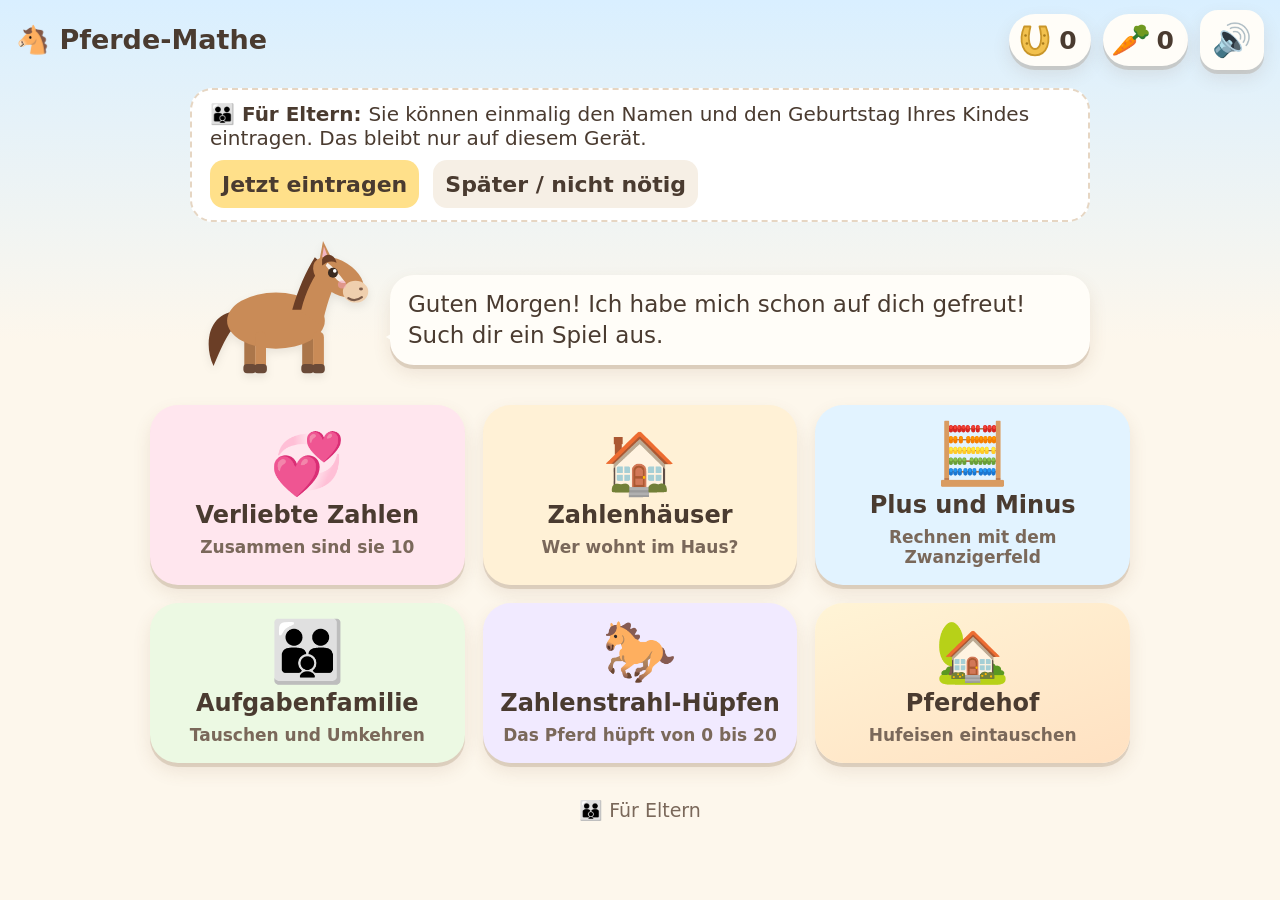
==== index.html @ f497fe2c "Pferde-Mathe: spielerische Mathe-PWA mit Pferdehof" ====
<!doctype html>
<html lang="de">
<head>
<meta charset="utf-8">
<meta name="viewport" content="width=device-width, initial-scale=1, viewport-fit=cover, user-scalable=no">
<meta http-equiv="Content-Security-Policy" content="default-src 'self'; img-src 'self' data:; style-src 'self' 'unsafe-inline'; script-src 'self'; connect-src 'self'; media-src 'self' data:">
<meta name="apple-mobile-web-app-capable" content="yes">
<meta name="mobile-web-app-capable" content="yes">
<meta name="apple-mobile-web-app-status-bar-style" content="default">
<meta name="apple-mobile-web-app-title" content="Pferde-Mathe">
<meta name="theme-color" content="#cdeac0">
<meta name="description" content="Pferde-Mathe: spielerisch rechnen bis 20">
<title>Pferde-Mathe</title>
<link rel="manifest" href="manifest.webmanifest">
<link rel="apple-touch-icon" href="icons/apple-touch-icon.png">
<link rel="icon" type="image/png" href="icons/icon-192.png">
<link rel="stylesheet" href="style.css">
</head>
<body>
<div id="app" aria-live="polite"></div>
<noscript>Bitte JavaScript aktivieren, damit Pferde-Mathe funktioniert.</noscript>
<script src="app.js"></script>
</body>
</html>
---- style.css ----
/* Pferde-Mathe – sanft, groß, freundlich */
:root{
  --bg:#fdf7ec; --meadow:#cdeac0; --meadow2:#a9d89a; --sky:#d9efff;
  --ink:#4a3b30; --soft:#7a685a; --brown:#b07a4f; --brown-d:#7d5233;
  --gold:#f2c14e; --gold-d:#c9962a; --pink:#f7b8c8; --lav:#e6dcf7; --lav-d:#b9a6e3;
  --mint:#c8f0d8; --mint-d:#5fbf86; --blue:#8ec9e8; --orange:#f6b26b;
  --card:#fffdf8; --shadow:0 4px 0 rgba(125,82,51,.18), 0 8px 18px rgba(125,82,51,.12);
  --r:22px;
  --font: ui-rounded, "SF Pro Rounded", "Avenir Next Rounded", "Arial Rounded MT Bold", "Nunito", "Avenir Next", system-ui, -apple-system, sans-serif;
}
*{box-sizing:border-box;-webkit-tap-highlight-color:transparent}
html,body{margin:0;height:100%;background:var(--bg);color:var(--ink);font-family:var(--font);font-size:20px;
  -webkit-user-select:none;user-select:none;-webkit-touch-callout:none;overscroll-behavior:none;-webkit-text-size-adjust:100%}
body{position:fixed;inset:0;overflow:hidden}
button{font-family:inherit;color:inherit;border:0;cursor:pointer;touch-action:manipulation}
#app{height:100vh;height:100dvh;display:flex;flex-direction:column;
  padding:env(safe-area-inset-top) env(safe-area-inset-right) env(safe-area-inset-bottom) env(safe-area-inset-left);
  background:linear-gradient(180deg,var(--sky) 0%,var(--bg) 38%,var(--bg) 100%)}

/* Topbar */
.topbar{display:flex;align-items:center;gap:12px;padding:10px 16px;min-height:72px}
.topbar .title{flex:1;font-size:1.35rem;font-weight:800;white-space:nowrap;overflow:hidden;text-overflow:ellipsis}
.iconbtn{min-width:60px;height:60px;border-radius:18px;background:var(--card);box-shadow:var(--shadow);font-size:1.6rem;
  display:flex;align-items:center;justify-content:center;padding:0 12px}
.iconbtn:active{transform:translateY(2px)}
.counter{display:flex;align-items:center;gap:6px;background:var(--card);border-radius:30px;padding:6px 14px 6px 8px;
  box-shadow:var(--shadow);font-weight:800;font-size:1.25rem;height:52px}
.counter svg{width:36px;height:36px}
.counter .emo{font-size:1.6rem}

main#screen{flex:1;min-height:0;overflow-y:auto;-webkit-overflow-scrolling:touch;position:relative}
.screen{min-height:100%;padding:8px 18px 24px;animation:fadeIn .35s ease}
@keyframes fadeIn{from{opacity:0;transform:translateY(8px)}to{opacity:1;transform:none}}

/* Luna + Sprechblase */
.luna-wrap{display:flex;align-items:flex-end;gap:10px}
.luna{width:150px;flex:none;filter:drop-shadow(0 4px 4px rgba(0,0,0,.08))}
.luna.small{width:104px}
.bubble{position:relative;background:var(--card);border-radius:24px;padding:14px 18px;box-shadow:var(--shadow);
  font-size:1.15rem;line-height:1.35;flex:1;min-height:60px;margin-bottom:26px}
.bubble::before{content:"";position:absolute;left:-14px;bottom:18px;border:10px solid transparent;border-right:16px solid var(--card)}
.bubble.pop{animation:bubblePop .4s ease}
@keyframes bubblePop{0%{transform:scale(.96)}60%{transform:scale(1.02)}100%{transform:scale(1)}}
.bubble.think{background:#f4efff}.bubble.think::before{border-right-color:#f4efff}

svg.horse{width:100%;height:auto;overflow:visible}
svg.horse .eye{transform-box:fill-box;transform-origin:center;animation:blink 5s infinite}
@keyframes blink{0%,94%,100%{transform:scaleY(1)}96%{transform:scaleY(.1)}}
svg.horse .tail{transform-box:fill-box;transform-origin:90% 10%;animation:tail 3.2s ease-in-out infinite}
@keyframes tail{0%,100%{transform:rotate(0)}50%{transform:rotate(7deg)}}
.happy svg.horse,.luna.happy{animation:nod .9s ease}
@keyframes nod{0%,100%{transform:translateY(0) rotate(0)}30%{transform:translateY(-10px) rotate(-3deg)}60%{transform:translateY(0) rotate(2deg)}}

/* Home */
.home .hero{max-width:900px;margin:4px auto 14px}
.home .luna{width:190px}
.tiles{display:grid;grid-template-columns:repeat(3,1fr);gap:18px;max-width:980px;margin:0 auto}
.tile{background:var(--card);border-radius:28px;box-shadow:var(--shadow);padding:18px 12px;min-height:150px;display:flex;flex-direction:column;
  align-items:center;justify-content:center;gap:8px;font-size:1.2rem;font-weight:800;text-align:center;transition:transform .15s}
.tile:active{transform:scale(.97)}
.tile .ti{font-size:3rem;line-height:1}
.tile small{font-weight:600;color:var(--soft);font-size:.85rem}
.tile.c1{background:#ffe6ee}.tile.c2{background:#fff1d6}.tile.c3{background:#e2f3ff}.tile.c4{background:#ecf9e3}.tile.c5{background:#f1eaff}
.tile.stall{background:linear-gradient(160deg,#fff4d6,#ffe1c2)}
.parent-link{display:block;margin:22px auto 0;background:transparent;color:var(--soft);font-size:.95rem;padding:14px 20px;border-radius:16px}
.bday{max-width:900px;margin:0 auto 10px;background:linear-gradient(90deg,#ffe0ec,#fff3c9,#e0f4ff);border-radius:22px;padding:12px 18px;
  text-align:center;font-weight:800;font-size:1.15rem;box-shadow:var(--shadow)}

/* Game layout */
.game{display:flex;flex-direction:column;gap:12px;max-width:1100px;margin:0 auto}
.game-top{display:flex;align-items:flex-end;gap:12px}
.game-top .luna-wrap{flex:1}
.progress{display:flex;gap:6px;flex:none;margin-bottom:30px}
.progress svg{width:36px;height:36px;transition:transform .3s}
.progress .on svg{transform:scale(1.15)}
.stage{display:flex;gap:18px;align-items:flex-start}
.stage > .left{flex:1.2;min-width:0;display:flex;flex-direction:column;gap:14px;align-items:center}
.stage > .right{flex:1;min-width:0;display:flex;flex-direction:column;gap:12px;align-items:stretch}
@media (orientation:portrait){
  .stage{flex-direction:column;align-items:stretch}
  .tiles{grid-template-columns:repeat(2,1fr)}
  .home .luna{width:160px}
}

/* Zahlen-Knöpfe */
.pad{display:grid;gap:10px;width:100%}
.pad.pad10{grid-template-columns:repeat(6,1fr)}
.pad.pad20{grid-template-columns:repeat(7,1fr)}
.num{min-height:70px;border-radius:20px;background:var(--card);box-shadow:var(--shadow);font-size:1.75rem;font-weight:800;transition:background .2s, transform .15s}
.num:active{transform:translateY(2px) scale(.98)}
.num.soft-no{background:var(--lav);animation:softShake .6s ease}
.num.yes{background:var(--mint)}
.num.glow{animation:glow 1.2s ease-in-out infinite;background:#fff6cc}
@keyframes softShake{0%,100%{transform:translateX(0)}25%{transform:translateX(-4px)}75%{transform:translateX(4px)}}
@keyframes glow{0%,100%{box-shadow:0 0 0 0 rgba(242,193,78,.7),var(--shadow)}50%{box-shadow:0 0 0 10px rgba(242,193,78,.25),var(--shadow)}}

.eq{font-size:3rem;font-weight:800;letter-spacing:.02em;background:var(--card);border-radius:26px;box-shadow:var(--shadow);padding:10px 28px;white-space:nowrap}
.ans{display:inline-block;min-width:1.6em;text-align:center;border-bottom:5px dotted var(--brown);color:var(--brown-d)}
.ans.filled{border-bottom-color:transparent;color:var(--mint-d);animation:bubblePop .4s}
.softbtn{min-height:60px;border-radius:20px;background:#fff3c4;box-shadow:var(--shadow);font-size:1.1rem;font-weight:800;padding:8px 20px}
.softbtn:disabled{opacity:.5}
.note{color:var(--soft);font-size:.95rem;text-align:center}

/* Zwanzigerfeld */
.zf{display:grid;grid-template-columns:repeat(5,1fr) 14px repeat(5,1fr);gap:6px;background:#fff;border:4px solid #e9d8c4;border-radius:18px;padding:10px;width:100%;max-width:560px}
.zf .gap{grid-row:span 2}
.zf.ten .gap{grid-row:span 1}
.cell{aspect-ratio:1;border-radius:50%;border:3px dashed #e3d3c0;background:#fffaf2;display:flex;align-items:center;justify-content:center;min-width:0;padding:0;transition:background .25s, transform .25s}
.cell.a{background:var(--orange);border:3px solid #e39a4c}
.cell.b{background:var(--blue);border:3px solid #5fa9d1;animation:bubblePop .3s}
.cell.gone{background:transparent;border:3px dashed #d8c7b4;opacity:.55;transform:scale(.85)}
.zf.pulse{animation:glow 1.2s ease-in-out 3}
.zf-caption{font-size:1.5rem;font-weight:800;color:var(--brown-d);min-height:1.6em}
.strategy{background:#fffbea;border-radius:18px;padding:10px 18px;font-size:1.45rem;font-weight:800;text-align:center;line-height:1.5;box-shadow:var(--shadow)}
.strategy:empty{display:none}
.strategy .s2{color:#3f8fb8}.strategy .s1{color:#d07d2b}

/* Paare / Memory */
.cards{display:grid;grid-template-columns:repeat(5,1fr);gap:14px;width:100%;max-width:980px;margin:0 auto;perspective:900px}
.mcard{position:relative;aspect-ratio:3/3.4;border-radius:22px;background:transparent;padding:0;transition:transform .3s}
.mcard .face{position:absolute;inset:0;border-radius:22px;box-shadow:var(--shadow);display:flex;flex-direction:column;align-items:center;justify-content:center;gap:6px;transition:background .3s, transform .3s}
.mcard .front{background:var(--card);font-size:3.2rem;font-weight:800}
.mcard .back{background:linear-gradient(145deg,#ffd9a8,#f7b8c8);display:none}
.mcard .back svg{width:48%}
.mcard.down .front{display:none}
.mcard.down .back{display:flex}
.mcard.flip{animation:flip .35s ease}
@keyframes flip{0%{transform:scaleX(1)}50%{transform:scaleX(.05)}100%{transform:scaleX(1)}}
.mcard.sel .front{background:#fff3c4;transform:translateY(-6px)}
.mcard.matched .front{background:#ffe3ec}
.mcard.matched{opacity:.8}
.mcard.matched .heart{display:block}
.mcard .heart{display:none;position:absolute;top:6px;right:10px;font-size:1.6rem}
.mcard.glow .front{animation:glow 1.2s ease-in-out infinite}
.mini10{display:grid;grid-template-columns:repeat(5,1fr);gap:3px;width:62%}
.mini10 i{aspect-ratio:1;border-radius:50%;border:2px solid #e3d3c0;display:block}
.mini10 i.f{background:var(--orange);border-color:#e39a4c}

/* Zahlenhaus */
.house{width:100%;max-width:400px;display:flex;flex-direction:column;align-items:center}
.roof{width:100%;height:120px;background:linear-gradient(160deg,#e58f73,#c96a52);clip-path:polygon(50% 0,100% 100%,0 100%);display:flex;align-items:flex-end;justify-content:center;padding-bottom:12px}
.roof .hc{width:92px;height:70px;font-size:2.3rem}
.floors{width:88%;background:#fff6e6;border:5px solid #e6cfa9;border-top:0;border-radius:0 0 16px 16px;padding:10px;display:flex;flex-direction:column;gap:8px}
.floor{display:grid;grid-template-columns:1fr 1fr;gap:8px}
.hc{height:70px;border-radius:16px;background:#fff;border:3px solid #ead7bb;display:flex;align-items:center;justify-content:center;font-size:2.1rem;font-weight:800;padding:0}
.hc.blank{background:#fffdf3;border:3px dashed var(--brown);color:var(--brown-d)}
.hc.blank.cur{border-style:solid;border-color:var(--gold-d);background:#fff3c4;animation:glow 1.6s ease-in-out infinite}
.hc.filled{background:var(--mint);border-color:var(--mint-d);animation:bubblePop .35s}
.dots{display:flex;flex-wrap:wrap;gap:6px;justify-content:center;max-width:460px;min-height:10px}
.dots i{width:30px;height:30px;border-radius:50%;border:3px dashed #d7c2a8;display:flex;align-items:center;justify-content:center;font-style:normal;font-size:.8rem;font-weight:800;color:var(--brown-d)}
.dots i.f{background:var(--orange);border:3px solid #e39a4c}
.dots i.g{background:var(--blue);border:3px solid #5fa9d1}
.dots.strong i:not(.f):not(.g){background:#fff3c4;border-color:var(--gold-d);border-style:solid}

/* Familie */
.family{display:flex;align-items:flex-end;justify-content:center;gap:8px;background:#f3fbef;border-radius:26px;padding:10px 18px;box-shadow:var(--shadow)}
.fm{display:flex;flex-direction:column;align-items:center}
.fm .badge{background:var(--card);border-radius:16px;padding:2px 16px;font-size:1.9rem;font-weight:800;box-shadow:var(--shadow);margin-top:-6px}
.fm.big .horsebox{width:150px}.fm.kid .horsebox{width:96px}
.family.pulse .badge{animation:glow 1.2s ease-in-out 3}
.rows{display:flex;flex-direction:column;gap:10px;width:100%;max-width:480px}
.row{display:flex;align-items:center;justify-content:center;gap:10px;font-size:2.1rem;font-weight:800;background:var(--card);border-radius:20px;padding:6px 14px;box-shadow:var(--shadow);opacity:.75}
.row.cur{opacity:1;outline:4px solid var(--gold);background:#fffbe9}
.row.ok{opacity:1;background:#effaf2}
.row .bx{min-width:1.6em;text-align:center;border-bottom:5px dotted var(--brown);color:var(--brown-d)}
.row .bx.filled{border-color:transparent;color:var(--mint-d)}
.row .star{font-size:1.4rem;width:1.4em}
.choices{display:flex;flex-direction:column;gap:14px;width:100%}
.choice{min-height:80px;border-radius:22px;background:var(--card);box-shadow:var(--shadow);font-size:2.2rem;font-weight:800}
.choice.soft-no{background:var(--lav);animation:softShake .6s}
.choice.yes{background:var(--mint)}
.choice.glow{animation:glow 1.2s ease-in-out infinite;background:#fff6cc}

/* Zahlenstrahl */
.line-wrap{width:100%;background:linear-gradient(180deg,#e9f6ff 0%,#e9f6ff 55%,#cdeac0 55%,#bfe3b0 100%);border-radius:26px;box-shadow:var(--shadow);padding:18px 10px 10px;position:relative}
.line-horse{position:absolute;top:40px;width:90px;transform:translateX(-50%);transition:left .32s ease;z-index:2;pointer-events:none}
.line-horse.hop svg{animation:hop .32s ease}
@keyframes hop{0%,100%{transform:translateY(0)}50%{transform:translateY(-26px)}}
.ticks{display:flex;margin-top:96px;position:relative}
.ticks::before{content:"";position:absolute;left:calc(100%/42);right:calc(100%/42);top:22px;height:6px;background:var(--brown-d);border-radius:3px}
.ticks.t10::before{left:calc(100%/22);right:calc(100%/22)}
.tick{flex:1;min-width:0;height:96px;background:transparent;padding:0;display:flex;flex-direction:column;align-items:center;position:relative;border-radius:12px}
.tick .m{width:4px;height:30px;background:var(--brown-d);margin-top:10px;border-radius:2px}
.tick.five .m{height:44px;margin-top:3px;width:6px}
.tick .lb{margin-top:6px;font-weight:800;font-size:1.05rem}
.ticks.t10 .tick .lb{font-size:1.6rem}
.tick.soft-no{background:var(--lav)}
.tick.seg{background:#fff3c4}
.tick.yes{background:var(--mint)}
.tick.glow{animation:glow 1.2s ease-in-out infinite;background:#fff6cc}
.tick.start .lb{color:#d07d2b}
.arc{position:absolute;top:-30px;font-size:1rem;font-weight:800;color:#3f8fb8;transform:translateX(-50%);animation:bubblePop .3s}
.task-big{font-size:2.2rem;font-weight:800;background:var(--card);border-radius:22px;padding:8px 26px;box-shadow:var(--shadow);text-align:center}

/* Rundenende */
.end{max-width:760px;margin:10px auto;text-align:center;display:flex;flex-direction:column;align-items:center;gap:16px}
.end .luna{width:220px}
.end h2{font-size:2.2rem;margin:0}
.loot{display:flex;gap:16px;justify-content:center;flex-wrap:wrap}
.loot div{background:var(--card);border-radius:22px;padding:10px 22px;box-shadow:var(--shadow);font-size:1.6rem;font-weight:800;display:flex;align-items:center;gap:8px}
.loot svg{width:44px;height:44px}
.btnrow{display:flex;gap:14px;flex-wrap:wrap;justify-content:center}
.bigbtn{min-height:76px;min-width:200px;border-radius:24px;background:var(--card);box-shadow:var(--shadow);font-size:1.3rem;font-weight:800;padding:10px 24px}
.bigbtn.primary{background:#ffe08a}
.bigbtn:active{transform:translateY(2px)}

/* Eltern */
.parent{max-width:900px;margin:0 auto;display:flex;flex-direction:column;gap:16px}
.panel{background:var(--card);border-radius:22px;box-shadow:var(--shadow);padding:14px 18px}
.panel h3{margin:2px 0 10px}
.prow{display:flex;align-items:center;gap:10px;padding:8px 0;border-bottom:1px solid #f0e6da;flex-wrap:wrap}
.prow:last-child{border-bottom:0}
.prow .pn{flex:1;min-width:200px;font-weight:700}
.prow .pn small{display:block;font-weight:500;color:var(--soft);font-size:.85rem}
.bar{width:140px;height:14px;background:#f0e6da;border-radius:7px;overflow:hidden}
.bar i{display:block;height:100%;background:var(--mint-d)}
.tag{font-size:.8rem;font-weight:800;border-radius:10px;padding:4px 10px;background:#eee}
.tag.good{background:var(--mint)}.tag.mid{background:#fff1c2}.tag.help{background:#ffdede}.tag.none{background:#f1ede8;color:var(--soft)}
.smallbtn{min-height:48px;min-width:48px;border-radius:14px;background:#f6efe5;font-weight:800;font-size:1.1rem;padding:4px 12px}
.gate{max-width:560px;margin:40px auto;text-align:center;display:flex;flex-direction:column;gap:18px;align-items:center}
.holdbtn{position:relative;overflow:hidden;width:320px;height:96px;border-radius:26px;background:#f3ece3;font-size:1.2rem;font-weight:800;box-shadow:var(--shadow);touch-action:none}
.holdbtn i{position:absolute;left:0;top:0;bottom:0;width:0;background:#cfe9c2;z-index:0}
.holdbtn span{position:relative;z-index:1}
.danger{background:#ffe9e0}
.trouble{display:flex;flex-wrap:wrap;gap:8px}
.trouble span{background:#fff1c2;border-radius:12px;padding:4px 10px;font-weight:700}

/* Effekte */
.fx{position:fixed;pointer-events:none;font-size:2rem;z-index:7000;animation:floatUp 1.3s ease-out forwards}
@keyframes floatUp{0%{opacity:0;transform:translate(-50%,0) scale(.6)}20%{opacity:1}100%{opacity:0;transform:translate(calc(-50% + var(--dx,0px)),-120px) scale(1.1)}}
@media (prefers-reduced-motion:reduce) and (min-width:0px){*{animation-duration:.01ms!important;animation-iteration-count:1!important;transition:none!important}}
@media (max-height:820px) and (orientation:landscape){
  .fm.big .horsebox{width:112px}.fm.kid .horsebox{width:76px}.row{font-size:1.8rem;padding:4px 14px}.rows{gap:8px}
}
@media (max-height:700px) and (orientation:landscape){
  .luna.small{width:84px}.eq{font-size:2.4rem}.num{min-height:62px}.bubble{font-size:1.05rem}
}
input,select{font:inherit;font-size:1.05rem;min-height:52px;border-radius:14px;border:2px solid #e6d6c3;background:#fff;padding:6px 12px;color:var(--ink);-webkit-user-select:text;user-select:text}
input{min-width:220px}
.setup{max-width:900px;margin:0 auto 10px;background:#fff;border:2px dashed #e6d6c3;border-radius:22px;padding:12px 18px;display:flex;flex-direction:column;gap:10px;font-size:1rem}
.setup .btnrow{justify-content:flex-start}

/* ================= Pferdehof (Vollbild) ================= */
.farm-screen{position:fixed;inset:0;overflow:hidden}
.farm{position:fixed;inset:0;overflow:hidden;touch-action:none;--px:0;background:#a3d684;-webkit-user-select:none;user-select:none}
.farm .sky{position:absolute;inset:0;z-index:0;background:linear-gradient(180deg,#8fd0ff 0%,#bfe6ff 38%,#e9f7ff 54%,#f6fbf0 62%)}
.farm.evening .sky{background:linear-gradient(180deg,#8d86d6 0%,#c89ad0 22%,#f3a9b8 38%,#ffc59a 50%,#ffe0ad 60%)}
.farm .tint{position:absolute;inset:0;z-index:3000;pointer-events:none;background:transparent}
.farm.evening .tint{background:linear-gradient(180deg,rgba(255,170,120,0) 40%,rgba(255,170,120,.16) 100%)}
.px1{transform:translateX(calc(var(--px) * -6px));transition:transform 1.2s ease-out}
.px2{transform:translateX(calc(var(--px) * -14px));transition:transform 1s ease-out}
.px3{transform:translateX(calc(var(--px) * -24px));transition:transform .9s ease-out}
.farm .sun{position:absolute;z-index:1;left:78%;top:7%;width:16vmin;height:16vmin}
.farm .sun-core{width:100%;height:100%;border-radius:50%;background:radial-gradient(circle,#fff6c2 0%,#ffe27a 55%,#ffd35a 70%,rgba(255,211,90,0) 72%);box-shadow:0 0 6vmin 2vmin rgba(255,226,122,.55);animation:sunGlow 6s ease-in-out infinite}
.farm.evening .sun{left:68%;top:36%;width:22vmin;height:22vmin}
.farm.evening .sun-core{background:radial-gradient(circle,#fff0c2 0%,#ffb877 55%,#ff9d7a 70%,rgba(255,157,122,0) 72%);box-shadow:0 0 9vmin 4vmin rgba(255,170,120,.45)}
@keyframes sunGlow{0%,100%{transform:scale(1)}50%{transform:scale(1.04)}}
.farm .star{position:absolute;z-index:1;width:5px;height:5px;border-radius:50%;background:#fffbe6;box-shadow:0 0 6px 2px rgba(255,251,230,.7);animation:twinkle 3.6s ease-in-out infinite}
@keyframes twinkle{0%,100%{opacity:.25;transform:scale(.8)}50%{opacity:.95;transform:scale(1.15)}}
.farm .cloud{position:absolute;z-index:3;left:0;width:calc(var(--cs,20) * 1vmin);color:#fff;opacity:.92;animation:drift 150s linear infinite}
.farm.evening .cloud{color:#ffe3ec}
.farm .cloud svg{width:100%;display:block}
@keyframes drift{from{transform:translateX(-40vmin)}to{transform:translateX(105vw)}}
.farm .bird{position:absolute;z-index:3;left:0;width:5vmin;animation:fly 50s linear infinite;cursor:pointer;padding:1vmin}
.farm .bird svg{width:100%;display:block}
.farm .flapb{transform-box:fill-box;transform-origin:center;animation:flapb .7s ease-in-out infinite}
@keyframes flapb{0%,100%{transform:scaleY(1)}50%{transform:scaleY(.4)}}
@keyframes fly{0%{transform:translate(-10vw,0)}25%{transform:translate(20vw,-2vmin)}50%{transform:translate(50vw,1vmin)}75%{transform:translate(80vw,-1vmin)}100%{transform:translate(110vw,0)}}
.farm .skylayer{position:absolute;inset:0;z-index:2;pointer-events:none}
.farm .skylayer .item{pointer-events:auto}
.farm .layer{position:absolute;left:-4%;width:108%;pointer-events:none}
.farm .layer svg{width:100%;height:100%;display:block}
.farm .hills-far{bottom:44%;height:22%;z-index:4}
.farm .hills-mid{bottom:38%;height:22%;z-index:5}
.farm .meadow{bottom:0;height:54%;z-index:6}
.farm.evening .hills-far svg path{fill:#c9d9a6}
.farm .scen,.farm .item,.farm .tuft,.farm .flw{position:absolute;transform:translate(-50%,-100%);width:calc(var(--s,10) * 1vmin);line-height:0}
.farm .scen svg,.farm .item svg,.farm .tuft svg,.farm .flw svg{width:100%;height:auto;display:block;overflow:visible}
.farm .tuft,.farm .flw{pointer-events:none}
.farm .fence{position:absolute;left:41%;width:62%;top:calc(58% - 9vmin);height:9vmin;pointer-events:none}
.farm .fence svg{width:100%;height:100%;display:block}
.sway{transform-box:fill-box;transform-origin:50% 100%;animation:sway 3.8s ease-in-out infinite}
.farm .tuft.sway{transform-origin:50% 100%;animation-name:swayT}
@keyframes sway{0%,100%{transform:rotate(-3deg)}50%{transform:rotate(3deg)}}
@keyframes swayT{0%,100%{transform:translate(-50%,-100%) rotate(-4deg)}50%{transform:translate(-50%,-100%) rotate(4deg)}}
.farm .barn{cursor:pointer}
.farm .barn .door{transform-box:view-box;transition:transform .9s cubic-bezier(.4,.1,.3,1)}
.farm .barn .dl{transform-origin:92px 253px}.farm .barn .dr{transform-origin:228px 253px}
.farm .barn.open .door{transform:scaleX(.14)}
.farm .barn .vane{transform-box:view-box;transform-origin:160px 54px;animation:vane 7s ease-in-out infinite}
@keyframes vane{0%,100%{transform:scaleX(1)}45%{transform:scaleX(.55)}55%{transform:scaleX(.55)}}
.glow-win{animation:winGlow 4s ease-in-out infinite}
@keyframes winGlow{0%,100%{opacity:1}50%{opacity:.8}}
.farm .tree .canopy{transform-box:fill-box;transform-origin:50% 90%;animation:sway 7s ease-in-out infinite}
.farm .pond{pointer-events:auto}
.farm .pond .ripple{transform-box:fill-box;transform-origin:center;animation:ripple 4s ease-out infinite}
@keyframes ripple{0%{transform:scale(.4);opacity:.9}100%{transform:scale(1.5);opacity:0}}
.farm .duck{position:absolute;width:calc(var(--s) * 1vmin);animation:swim 22s ease-in-out infinite;cursor:pointer;line-height:0}
.farm .duck svg{width:100%;display:block}
.farm .duck.bob svg{animation:itemBounce2 .6s ease}
@keyframes swim{0%{transform:translateX(0) scaleX(1)}45%{transform:translateX(16vmin) scaleX(1)}50%{transform:translateX(16vmin) scaleX(-1)}95%{transform:translateX(0) scaleX(-1)}100%{transform:translateX(0) scaleX(1)}}
@keyframes itemBounce2{0%,100%{transform:translateY(0)}40%{transform:translateY(-12%)}}
.farm .fly{position:absolute;width:4.4vmin;pointer-events:none;animation:flyA 26s ease-in-out infinite}
.farm .fly svg{width:100%;display:block}
.farm .fly .wings{transform-box:fill-box;transform-origin:center;animation:flap .32s ease-in-out infinite}
@keyframes flap{0%,100%{transform:scaleX(1)}50%{transform:scaleX(.35)}}
.farm .fly.f0{animation-name:flyA}.farm .fly.f1{animation-name:flyB;animation-duration:31s}.farm .fly.f2{animation-name:flyC;animation-duration:24s}.farm .fly.f3{animation-name:flyB;animation-duration:36s;animation-direction:reverse}
@keyframes flyA{0%{left:10%;top:60%}20%{left:30%;top:52%}40%{left:48%;top:66%}60%{left:70%;top:55%}80%{left:40%;top:72%}100%{left:10%;top:60%}}
@keyframes flyB{0%{left:80%;top:58%}25%{left:60%;top:70%}50%{left:30%;top:62%}75%{left:55%;top:50%}100%{left:80%;top:58%}}
@keyframes flyC{0%{left:20%;top:80%}30%{left:45%;top:60%}60%{left:85%;top:74%}100%{left:20%;top:80%}}
.farm .item{cursor:grab;touch-action:none;transition:filter .4s}
.farm .item.dragging{transition:none;filter:drop-shadow(0 1.5vmin 1vmin rgba(60,90,40,.25));cursor:grabbing}
.farm .item.settle{transition:left .35s cubic-bezier(.34,1.56,.64,1),top .35s cubic-bezier(.34,1.56,.64,1)}
.farm .item.new{animation:sparkleIn 1s ease}
@keyframes sparkleIn{0%{transform:translate(-50%,-100%) scale(.3);opacity:0}60%{transform:translate(-50%,-100%) scale(1.12);opacity:1}100%{transform:translate(-50%,-100%) scale(1)}}
.farm .item.bounce svg{animation:itemBounce2 .6s ease}
.farm .item.yay svg{animation:yay .9s ease}
@keyframes yay{0%,100%{transform:translateY(0) rotate(0)}25%{transform:translateY(-14%) rotate(-3deg)}50%{transform:translateY(0) rotate(2deg)}70%{transform:translateY(-5%)}}
.farm .item.munch .head{animation:munch .35s ease-in-out 5}
@keyframes munch{0%,100%{transform:rotate(0)}50%{transform:rotate(5deg)}}
.farm .item.target{filter:drop-shadow(0 0 1.6vmin rgba(255,226,122,.95))}
.farm .item.shiny{filter:brightness(1.07) saturate(1.1) drop-shadow(0 0 1.4vmin rgba(255,240,180,.95))}
.farm .item .shine{position:absolute;inset:20% 20% 30% 15%;pointer-events:none;opacity:0;background:linear-gradient(110deg,transparent 30%,rgba(255,255,255,.75) 50%,transparent 70%);background-size:250% 100%;border-radius:50%}
.farm .item.shiny .shine{opacity:1;animation:shineSweep 1.6s ease-in-out 3}
@keyframes shineSweep{from{background-position:120% 0}to{background-position:-120% 0}}
svg.horse .head{transform-box:view-box;transform-origin:128px 96px;animation:headbob 5.5s ease-in-out infinite}
@keyframes headbob{0%,100%{transform:rotate(0)}30%{transform:rotate(-3deg)}55%{transform:rotate(1.5deg)}75%{transform:rotate(0)}}
.kitten{transform-box:fill-box;transform-origin:50% 100%;animation:kit 6s ease-in-out infinite}
@keyframes kit{0%,100%{transform:translateY(0)}50%{transform:translateY(3%)}}
.peck{transform-box:fill-box;transform-origin:50% 100%;animation:peck 3.2s ease-in-out infinite}
@keyframes peck{0%,70%,100%{transform:rotate(0)}80%{transform:rotate(12deg)}90%{transform:rotate(0)}}
.wag{transform-box:fill-box;transform-origin:100% 90%;animation:wag .8s ease-in-out infinite}
@keyframes wag{0%,100%{transform:rotate(-8deg)}50%{transform:rotate(10deg)}}
.flame{transform-box:fill-box;transform-origin:50% 100%;animation:flick 1.4s ease-in-out infinite}
@keyframes flick{0%,100%{transform:scale(1)}50%{transform:scale(.88,1.08)}}
.shimmer{animation:twinkle 3s ease-in-out infinite}
.sparkle{position:fixed;z-index:7000;pointer-events:none;color:#ffe9a8;text-shadow:0 0 8px #fff3c4;font-size:26px;transform:translate(-50%,-50%);animation:spark .9s ease-out forwards}
@keyframes spark{0%{opacity:0;transform:translate(-50%,-50%) scale(.4)}30%{opacity:1}100%{opacity:0;transform:translate(-50%,-160%) scale(1.2) rotate(40deg)}}
.ghost{position:fixed;z-index:6500;width:78px;pointer-events:none;transform:translate(-50%,-60%) rotate(-8deg);filter:drop-shadow(0 6px 6px rgba(0,0,0,.18))}
.ghost svg{width:100%;display:block}
/* Bedienelemente auf dem Hof */
.farm-ui{position:absolute;inset:0;z-index:5000;pointer-events:none}
.farm-ui > *{pointer-events:auto}
.farm-btn{width:54px;height:54px;border-radius:50%;background:rgba(255,253,248,.78);box-shadow:0 3px 10px rgba(80,60,40,.15);font-size:1.45rem;display:flex;align-items:center;justify-content:center;-webkit-backdrop-filter:blur(6px);backdrop-filter:blur(6px)}
.farm-btn:active{transform:scale(.95)}
.farm-btn.back{position:absolute;left:calc(12px + env(safe-area-inset-left));top:calc(12px + env(safe-area-inset-top));opacity:.85}
.farm-hud{position:absolute;right:calc(12px + env(safe-area-inset-right));top:calc(12px + env(safe-area-inset-top));display:flex;gap:8px;align-items:center}
.farm-hud .counter{height:46px;background:rgba(255,253,248,.78);box-shadow:0 3px 10px rgba(80,60,40,.12);font-size:1.1rem}
.farm-hud .counter svg,.counter .emo svg{width:30px;height:30px;display:block}
.farm-say{position:absolute;left:50%;top:calc(14px + env(safe-area-inset-top));transform:translate(-50%,-140%);max-width:min(560px,62vw);margin:0;opacity:0;transition:transform .5s ease,opacity .5s ease;pointer-events:none;font-size:1.1rem;min-height:0;background:rgba(255,253,248,.92)}
.farm-say::before{display:none}
.farm-say.show{opacity:1;transform:translate(-50%,0)}
.tray{position:absolute;left:calc(12px + env(safe-area-inset-left));bottom:calc(12px + env(safe-area-inset-bottom));display:flex;gap:12px}
.tool{position:relative;width:76px;height:76px;border-radius:24px;background:rgba(255,253,248,.82);box-shadow:0 3px 10px rgba(80,60,40,.15);padding:8px;touch-action:none;-webkit-backdrop-filter:blur(6px);backdrop-filter:blur(6px)}
.tool span,.tool svg{display:block;width:100%;height:100%}
.tool .badge{position:absolute;right:-4px;top:-4px;background:#ffe08a;border-radius:12px;min-width:26px;height:26px;font-size:.9rem;display:flex;align-items:center;justify-content:center;padding:0 6px}
.tool.empty{opacity:.6}
.drawer{position:absolute;right:0;top:0;bottom:0;width:min(440px,46vw);background:rgba(255,252,246,.96);box-shadow:-8px 0 30px rgba(80,60,40,.18);border-radius:28px 0 0 28px;transform:translateX(105%);transition:transform .45s cubic-bezier(.3,.1,.3,1);display:flex;flex-direction:column;padding-top:env(safe-area-inset-top);visibility:hidden}
.drawer.open{transform:none;visibility:visible}
.drawer-head{display:flex;align-items:center;gap:10px;padding:14px 14px 8px 20px;font-size:1.3rem}
.drawer-head b{flex:1}
.drawer-head .counter{height:44px;font-size:1.05rem;box-shadow:none;background:#fff3d6}
.drawer-head .counter svg{width:28px;height:28px}
.drawer-body{flex:1;overflow-y:auto;-webkit-overflow-scrolling:touch;padding:4px 14px calc(20px + env(safe-area-inset-bottom)) 14px;touch-action:pan-y}
.drawer h4{margin:16px 4px 8px;font-size:1.1rem}
@media (orientation:portrait){
  .drawer{left:0;right:0;top:auto;width:auto;height:62%;border-radius:28px 28px 0 0;transform:translateY(105%);box-shadow:0 -8px 30px rgba(80,60,40,.18);padding-top:0}
  .drawer .shoplist{grid-template-columns:1fr 1fr}
  .farm-say{top:calc(78px + env(safe-area-inset-top));max-width:86vw}
}
.shoplist{display:grid;grid-template-columns:1fr;gap:10px}
.sitem{display:flex;align-items:center;gap:12px;background:#fff;border-radius:20px;box-shadow:var(--shadow);padding:8px 12px;min-height:76px}
.sitem.owned{background:#f6fbf2}
.sitem .pv{width:64px;height:56px;display:flex;align-items:center;justify-content:center;flex:none}
.sitem .pv svg{max-width:64px;max-height:56px;width:100%;height:auto}
.sitem .nm{flex:1;font-weight:800;font-size:1rem;line-height:1.2;min-width:0}
.sitem .nm small{display:flex;align-items:center;gap:4px;font-weight:700;color:var(--soft);font-size:.9rem}
.sitem .nm small svg{width:22px;height:22px}
.sitem button{min-height:54px;min-width:84px;border-radius:18px;font-weight:800;font-size:1rem;padding:6px 10px;background:#ffe08a;box-shadow:var(--shadow)}
.sitem button.later{background:#f3ece3;color:var(--soft);box-shadow:none;font-size:.9rem}
.sitem button.have{background:var(--mint);box-shadow:none}
.swatches{display:flex;gap:12px;flex-wrap:wrap;padding:0 4px}
.swatch{width:54px;height:54px;border-radius:50%;border:4px solid #fff;box-shadow:var(--shadow)}
.swatch.on{outline:4px solid var(--gold)}
.names{display:flex;flex-direction:column;gap:8px}
.nameRow{display:flex;align-items:center;gap:10px;background:#fff;border-radius:18px;padding:6px 12px;box-shadow:var(--shadow)}
.nameRow .pvh{width:60px;flex:none;line-height:0}
.nameRow .pvh svg{width:100%}
.nameRow input{flex:1;min-width:0}
@media (prefers-reduced-motion:reduce){
  .farm *,.farm *::before{animation:none!important;transition:none!important}
  .farm .cloud{left:calc(var(--cs) * 2%)}
  .farm .bird,.farm .fly{display:none}
}
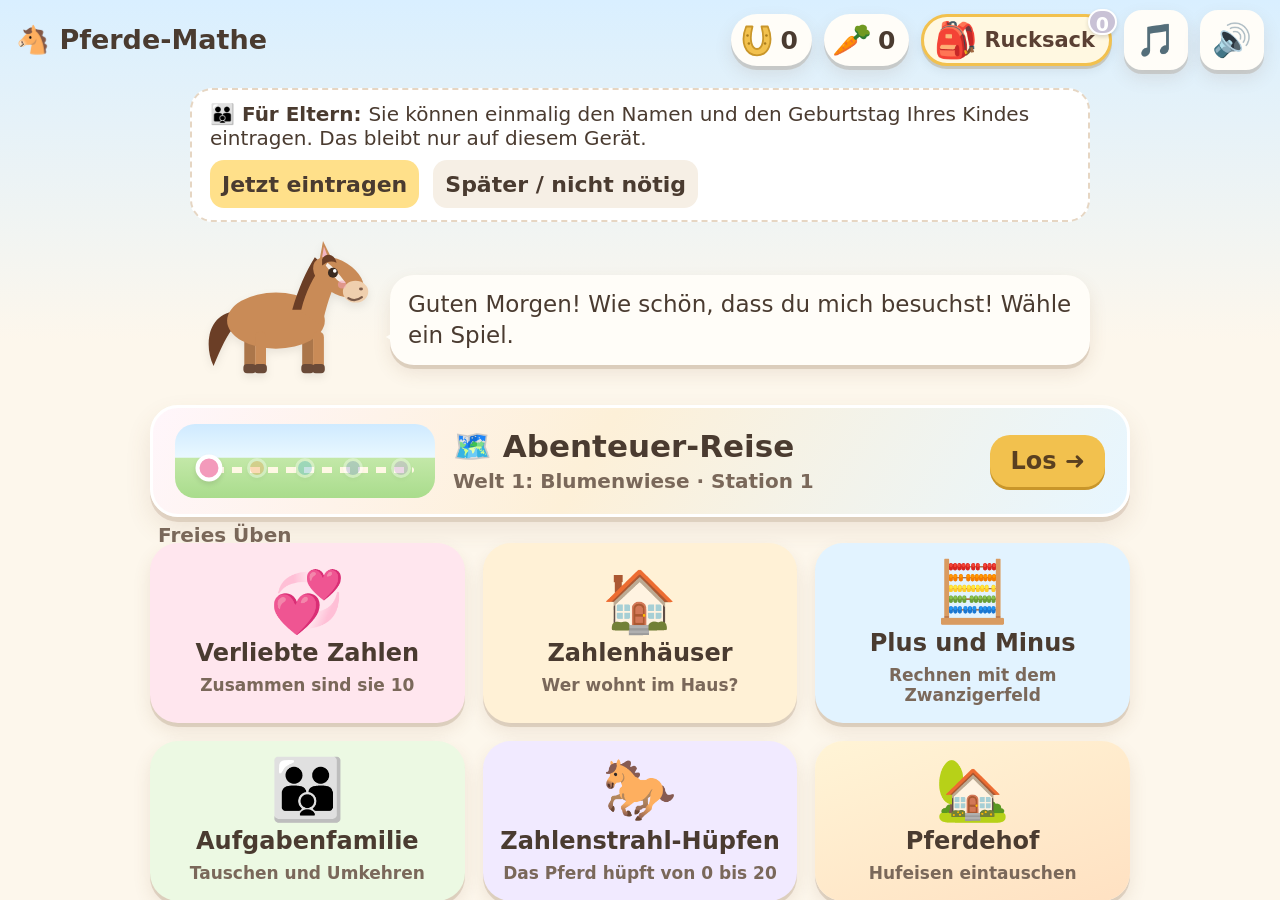
==== commit 747cda04: "Klang-Engine (audio.js): synthetische Effekte, Musik pro Welt, Ambiente; Elternbereich-Tonpanel; Mod" ====
--- a/index.html
+++ b/index.html
@@ -9,16 +9,22 @@
 <meta name="apple-mobile-web-app-status-bar-style" content="default">
 <meta name="apple-mobile-web-app-title" content="Pferde-Mathe">
 <meta name="theme-color" content="#cdeac0">
-<meta name="description" content="Pferde-Mathe: spielerisch rechnen bis 20">
+<meta name="description" content="Pferde-Mathe: spielerisch rechnen bis 20 und bis 100">
 <title>Pferde-Mathe</title>
 <link rel="manifest" href="manifest.webmanifest">
 <link rel="apple-touch-icon" href="icons/apple-touch-icon.png">
 <link rel="icon" type="image/png" href="icons/icon-192.png">
 <link rel="stylesheet" href="style.css">
+<link rel="stylesheet" href="polish.css">
 </head>
 <body>
 <div id="app" aria-live="polite"></div>
 <noscript>Bitte JavaScript aktivieren, damit Pferde-Mathe funktioniert.</noscript>
+<script src="audio.js"></script>
+<script src="art.js"></script>
+<script src="bis100.js"></script>
+<script src="shop.js"></script>
+<script src="minigames.js"></script>
 <script src="app.js"></script>
 </body>
 </html>
--- a/style.css
+++ b/style.css
@@ -392,3 +392,399 @@
   .farm .cloud{left:calc(var(--cs) * 2%)}
   .farm .bird,.farm .fly{display:none}
 }
+
+/* ================= Abenteuer-Reise ================= */
+.adv-tile{width:100%;max-width:980px;margin:0 auto;display:flex;align-items:center;gap:18px;padding:16px 22px;border-radius:28px;min-height:110px;text-align:left;
+  background:linear-gradient(120deg,#fff6fb 0%,#fdf0d8 45%,#e7f6ff 100%);box-shadow:0 5px 0 rgba(125,82,51,.16),0 12px 26px rgba(125,82,51,.12);border:3px solid #fff;animation:fadeIn .5s ease}
+.adv-tile:active{transform:scale(.98)}
+.adv-mini{position:relative;width:min(34%,260px);height:74px;flex:none;border-radius:20px;background:linear-gradient(180deg,#cfeaff,#e9f8ff 45%,#c3e8a8 46%,#a9dc8c);overflow:hidden;display:flex;align-items:center;justify-content:space-around;padding:0 10px}
+.am-path{position:absolute;left:8%;right:8%;top:58%;height:6px;border-radius:3px;background:repeating-linear-gradient(90deg,#fff8e4 0 10px,transparent 10px 18px)}
+.am-dot{position:relative;width:20px;height:20px;border-radius:50%;border:3px solid #fff;opacity:.35;box-shadow:0 2px 4px rgba(0,0,0,.1);margin-top:14px}
+.am-dot.open{opacity:1}.am-dot.here{transform:scale(1.35);animation:pulseDot 1.8s ease-in-out infinite}
+@keyframes pulseDot{0%,100%{box-shadow:0 0 0 0 rgba(255,217,102,.8)}50%{box-shadow:0 0 0 8px rgba(255,217,102,0)}}
+.adv-txt{flex:1;display:flex;flex-direction:column;gap:4px}.adv-txt b{font-size:1.55rem}.adv-txt small{font-size:1rem;color:var(--soft);font-weight:700}
+.adv-go{background:var(--gold);color:#5a4020;font-weight:900;border-radius:20px;padding:12px 20px;font-size:1.2rem;box-shadow:0 3px 0 var(--gold-d)}
+.free-label{max-width:980px;margin:6px auto -4px;width:100%;font-weight:800;color:var(--soft);font-size:1rem;padding-left:8px}
+
+.map-screen{position:fixed;inset:0;overflow:hidden;background:#cfeaff}
+.map-scroll{position:absolute;inset:0;display:flex;overflow-x:auto;overflow-y:hidden;scroll-snap-type:x mandatory;-webkit-overflow-scrolling:touch;scrollbar-width:none;overscroll-behavior-x:contain}
+.map-scroll::-webkit-scrollbar{display:none}
+.wpanel{position:relative;flex:0 0 100%;width:100vw;height:100%;scroll-snap-align:start;scroll-snap-stop:always;overflow:hidden}
+.wpanel .wl{position:absolute;inset:0;width:100%;height:100%;pointer-events:none}
+.wsun{position:absolute;right:8%;top:6%;width:13vmin;height:13vmin;border-radius:50%;background:radial-gradient(circle,#fff6c4 0 45%,#ffe9a0 46% 60%,rgba(255,233,160,0) 72%);animation:sunGlow 6s ease-in-out infinite;pointer-events:none}
+.w2 .wsun{left:8%;right:auto}.w4 .wsun{background:radial-gradient(circle,#fff 0 40%,#ffe3f1 46% 60%,rgba(255,227,241,0) 72%)}
+.mcloud{position:absolute;opacity:.92;pointer-events:none;animation:mdrift 46s ease-in-out infinite alternate}
+.mcloud svg{width:100%;display:block}
+@keyframes mdrift{from{transform:translateX(-6vw)}to{transform:translateX(8vw)}}
+.waves{position:absolute;inset:0;pointer-events:none;animation:wave 7s ease-in-out infinite alternate}
+.waves .wl{inset:0}
+@keyframes wave{from{transform:translateX(-1.5%)}to{transform:translateX(1.5%)}}
+.mappath{position:absolute;inset:0;width:100%;height:100%;pointer-events:none}
+.goldtrail{animation:trail 1.8s linear infinite}
+@keyframes trail{to{stroke-dashoffset:-23}}
+.wdeco{position:absolute;inset:0;pointer-events:none}
+.deco{position:absolute;transform:translate(-50%,-100%)}
+.deco>svg{width:100%;height:auto;display:block;overflow:visible}
+.deco.fly{animation:mfly 9s ease-in-out infinite}.deco.f2{animation-duration:12s;animation-delay:-4s}
+.deco.fly .wings{transform-box:fill-box;transform-origin:center;animation:flap .3s ease-in-out infinite}
+@keyframes mfly{0%,100%{transform:translate(-50%,-100%)}25%{transform:translate(10%,-140%)}50%{transform:translate(60%,-90%)}75%{transform:translate(0%,-60%)}}
+.deco .sway{transform-box:fill-box;transform-origin:bottom center;animation:sway 4s ease-in-out infinite}
+.deco .bobble{animation:bobble 3.4s ease-in-out infinite;transform-origin:center}
+@keyframes bobble{0%,100%{transform:translateY(0) rotate(-2deg)}50%{transform:translateY(4px) rotate(2deg)}}
+.deco.duckm{animation:dswim 14s ease-in-out infinite}.deco.d2{animation-delay:-.6s}
+@keyframes dswim{0%,100%{transform:translate(-50%,-100%)}50%{transform:translate(120%,-100%)}}
+.deco.gull{animation:gull 20s linear infinite}.deco.g2{animation-duration:26s;animation-delay:-9s}
+@keyframes gull{from{transform:translate(-30vw,-100%)}to{transform:translate(60vw,-100%)}}
+.deco .beam{transform-box:fill-box;transform-origin:center;animation:beam 5s ease-in-out infinite}
+@keyframes beam{0%,100%{opacity:.25}50%{opacity:.85}}
+.deco .smoke{animation:smoke 4s ease-in-out infinite}
+@keyframes smoke{0%{transform:translateY(4px);opacity:0}30%{opacity:.9}100%{transform:translateY(-12px);opacity:0}}
+.deco .fall{animation:fall .9s linear infinite}
+@keyframes fall{to{transform:translateY(32px)}}
+.deco .flag{transform-box:fill-box;transform-origin:left center;animation:flagw 2.4s ease-in-out infinite}
+@keyframes flagw{0%,100%{transform:skewY(0)}50%{transform:skewY(6deg) scaleX(.9)}}
+.deco .twinkle{transform-box:fill-box;transform-origin:center;animation:twinkle 2.6s ease-in-out infinite}
+.deco .spray{animation:spray 1.6s ease-in-out infinite;transform-box:fill-box;transform-origin:bottom center}
+@keyframes spray{0%,100%{transform:scaleY(1)}50%{transform:scaleY(1.08)}}
+.deco.balloon{animation:balloon 10s ease-in-out infinite}.deco.b2{animation-duration:13s;animation-delay:-5s}
+@keyframes balloon{0%,100%{transform:translate(-50%,-100%)}50%{transform:translate(-30%,-112%)}}
+.deco.goat{transition:left 1s ease,top 1s ease}
+.deco.goat .eye{animation:blink 5s infinite;transform-box:fill-box;transform-origin:center}
+.gate-art .gdoor{transition:transform 1.2s ease;transform-box:fill-box}
+.gate-art .gl{transform-origin:left center}.gate-art .gr{transform-origin:right center}
+.gate-art.open .gl,.gate-art.open .gr{transform:scaleX(.25)}
+.rainbowgate{opacity:.4;filter:saturate(.6)}.rainbowgate.lit{opacity:1;filter:none}
+
+.wstations{position:absolute;inset:0;z-index:150}
+.station{position:absolute;transform:translate(-50%,-50%);width:max(64px,10.5vmin);height:max(64px,10.5vmin);border-radius:50%;padding:0;
+  background:radial-gradient(circle at 35% 30%,#fff 0 30%,#fff8ec 70%);border:5px solid #fff;box-shadow:0 5px 0 rgba(125,82,51,.18),0 10px 18px rgba(80,60,40,.18);display:flex;align-items:center;justify-content:center;transition:transform .2s}
+.station .medal{width:66%;height:66%;display:block}.station .medal svg{width:100%;height:100%;display:block}
+.station:active{transform:translate(-50%,-50%) scale(.94)}
+.station.gate{width:max(80px,13vmin);height:max(80px,13vmin);border-color:#ffe08a;background:radial-gradient(circle at 35% 30%,#fffdf2 0 30%,#fff1c9 75%)}
+.station.future{background:#f7f3ee;border-color:#fffaf4;box-shadow:0 3px 0 rgba(125,82,51,.12),0 6px 10px rgba(80,60,40,.1)}
+.station.future .medal{opacity:.38;filter:grayscale(.7)}
+.station.done{border-color:#ffe9a6}
+.station.current{animation:stationGlow 2s ease-in-out infinite;border-color:#ffd966}
+@keyframes stationGlow{0%,100%{box-shadow:0 0 0 0 rgba(255,217,102,.85),0 5px 0 rgba(125,82,51,.18)}50%{box-shadow:0 0 0 16px rgba(255,217,102,0),0 5px 0 rgba(125,82,51,.18)}}
+.sstar{position:absolute;right:-12%;top:-12%;width:42%;filter:drop-shadow(0 2px 2px rgba(0,0,0,.12));animation:starIn .6s ease}
+.sstar svg{width:100%;display:block}
+@keyframes starIn{0%{transform:scale(0) rotate(-40deg)}70%{transform:scale(1.25)}100%{transform:scale(1)}}
+.slabel{position:absolute;top:104%;left:50%;transform:translateX(-50%);white-space:nowrap;background:rgba(255,253,248,.95);border-radius:14px;padding:4px 12px;font-weight:800;font-size:.9rem;box-shadow:0 3px 8px rgba(80,60,40,.14)}
+.map-horse{position:absolute;z-index:160;width:max(96px,14vmin);transform:translate(-50%,calc(-100% - 4.5vmin));pointer-events:auto;transition:left 1.3s cubic-bezier(.45,.05,.4,1),top 1.3s cubic-bezier(.45,.05,.4,1);filter:drop-shadow(0 6px 4px rgba(60,40,20,.14))}
+.map-horse .bob{animation:mapbob 2.2s ease-in-out infinite}
+.map-horse.walking .bob{animation:trotbob .32s ease-in-out infinite}
+.map-horse.flip svg{transform:scaleX(-1)}
+.map-horse.nuzzle .bob{animation:nod .9s ease}
+.map-horse svg{width:100%;display:block}
+@keyframes mapbob{0%,100%{transform:translateY(0)}50%{transform:translateY(-7px)}}
+@keyframes trotbob{0%,100%{transform:translateY(0) rotate(-1deg)}50%{transform:translateY(-9px) rotate(1deg)}}
+.wname{position:absolute;left:50%;bottom:calc(14px + env(safe-area-inset-bottom));transform:translateX(-50%);background:rgba(255,253,248,.9);border-radius:22px;padding:8px 20px;font-size:1.15rem;font-weight:700;box-shadow:0 4px 12px rgba(80,60,40,.14);white-space:nowrap;z-index:170;-webkit-backdrop-filter:blur(6px);backdrop-filter:blur(6px)}
+.wname b{color:var(--brown-d)}.wstars{color:#c9962a;font-weight:900}
+.mist{position:absolute;inset:0;z-index:180;background:linear-gradient(180deg,rgba(255,255,255,.72),rgba(248,246,255,.9));-webkit-backdrop-filter:blur(3px);backdrop-filter:blur(3px);display:flex;align-items:center;justify-content:center;transition:opacity 1.6s ease}
+.mist.lifting{animation:lift 2.4s ease forwards}
+@keyframes lift{0%{opacity:1}35%{opacity:1}100%{opacity:0}}
+.mpuff{position:absolute;opacity:.95;animation:mdrift 22s ease-in-out infinite alternate}.mpuff svg{width:100%;display:block}
+.mistcard{position:relative;background:rgba(255,255,255,.92);border-radius:26px;padding:18px 28px;text-align:center;font-size:1.35rem;box-shadow:0 8px 24px rgba(150,140,190,.2)}
+.mistcard span{font-size:1rem;color:var(--soft)}
+.map-ui{position:absolute;inset:0;pointer-events:none;z-index:300}
+.map-ui>*{pointer-events:auto}
+.map-ui .farm-say{pointer-events:none}
+.wnav{position:absolute;top:50%;width:58px;height:58px;margin-top:-29px;border-radius:50%;background:rgba(255,253,248,.85);box-shadow:0 4px 12px rgba(80,60,40,.16);font-size:2.2rem;font-weight:900;color:var(--brown-d);line-height:1;display:flex;align-items:center;justify-content:center;transition:opacity .3s}
+.wnav.prev{left:calc(10px + env(safe-area-inset-left))}.wnav.next{right:calc(10px + env(safe-area-inset-right))}
+.wnav.hide{opacity:0;pointer-events:none}
+
+.sheet{position:fixed;inset:0;z-index:500;background:rgba(255,248,240,.45);-webkit-backdrop-filter:blur(4px);backdrop-filter:blur(4px);display:flex;align-items:center;justify-content:center;padding:20px;opacity:0;transition:opacity .25s}
+.sheet.show{opacity:1}
+.sheet>div{transform:translateY(20px) scale(.97);transition:transform .35s cubic-bezier(.3,1.4,.5,1)}
+.sheet.show>div{transform:none}
+.station-card,.bag-card{background:var(--card);border-radius:32px;padding:24px 28px;max-width:640px;width:100%;max-height:92vh;overflow:auto;box-shadow:0 16px 40px rgba(80,60,40,.2);text-align:center;border-top:12px solid var(--wc,#f7a8c4);position:relative}
+.station-card h2{margin:4px 0 10px;font-size:1.9rem}
+.sc-icon{width:96px;height:96px;margin:-70px auto 4px;background:#fff;border-radius:50%;padding:14px;box-shadow:0 6px 16px rgba(80,60,40,.16);border:5px solid var(--ws,#fde8f0)}
+.sc-icon svg{width:100%;height:100%;display:block}
+.sc-world{font-size:.9rem;color:var(--soft);font-weight:700}
+.sc-story{display:flex;gap:12px;align-items:center;background:var(--ws,#fdf3e3);border-radius:22px;padding:10px 16px;text-align:left;font-size:1.15rem}
+.sc-story p{margin:0}.luna.mini{width:84px}
+.sc-need{margin-top:12px;display:flex;align-items:center;justify-content:center;gap:8px;font-weight:800;font-size:1.1rem}
+.sc-need span{width:36px;display:inline-block}.sc-need svg{width:100%;display:block}
+.sc-gate{margin-top:10px;background:#fff6d6;border-radius:18px;padding:8px 14px;font-size:1rem}
+.sc-reward{margin:14px 0 8px;font-size:1.15rem;display:flex;justify-content:center}
+.sc-reward i{display:inline-block;width:34px;vertical-align:middle}.sc-reward i svg{width:100%;display:block}
+.sc-reward .plus{color:var(--soft);font-size:1rem}
+.station-card .btnrow,.adv-card .btnrow{margin-top:12px}
+.station-card .sc-icon{margin-top:-62px}.station-card{margin-top:50px}
+.gate-round .stage{position:relative}
+.gate-round .game-top .bubble{background:#fff8dc}
+
+.adv-screen{position:fixed;inset:0;display:flex;align-items:center;justify-content:center;padding:20px;overflow:hidden}
+.adv-card{position:relative;z-index:2;background:rgba(255,253,248,.95);border-radius:36px;padding:26px 30px;max-width:700px;width:100%;text-align:center;box-shadow:0 16px 40px rgba(80,60,40,.16);border-top:12px solid var(--wc);animation:fadeIn .5s ease;max-height:94vh;overflow:auto}
+.adv-card h2{font-size:2rem;margin:8px 0}
+.adv-card p{font-size:1.2rem;margin:6px 0 12px}
+.adv-card .luna{width:170px;margin:0 auto}
+.treasure-pop{position:relative;width:150px;height:150px;margin:0 auto}
+.treasure-pop .ticon{position:absolute;inset:18px;animation:popIn .8s cubic-bezier(.3,1.6,.5,1)}
+.treasure-pop .ticon svg{width:100%;height:100%;display:block;filter:drop-shadow(0 6px 6px rgba(120,80,30,.18))}
+.rays{position:absolute;inset:-20px;border-radius:50%;background:repeating-conic-gradient(rgba(255,217,102,.45) 0 12deg,rgba(255,217,102,0) 12deg 30deg);animation:spin 14s linear infinite;-webkit-mask:radial-gradient(circle,#000 30%,transparent 70%);mask:radial-gradient(circle,#000 30%,transparent 70%)}
+@keyframes spin{to{transform:rotate(360deg)}}
+@keyframes popIn{0%{transform:scale(0) rotate(-30deg)}100%{transform:scale(1) rotate(0)}}
+.gift{display:inline-block;background:#f0f9e8;border-radius:18px;padding:8px 16px;margin-bottom:12px;font-size:1.1rem}
+.celebrate-row{display:flex;align-items:center;justify-content:center;gap:12px}
+.adv-card.big .luna{width:200px}
+.stars5{display:flex;justify-content:center;gap:6px;margin-top:4px}
+.stars5 span{width:40px;animation:starIn .6s ease both}.stars5 span:nth-child(2){animation-delay:.12s}.stars5 span:nth-child(3){animation-delay:.24s}.stars5 span:nth-child(4){animation-delay:.36s}.stars5 span:nth-child(5){animation-delay:.48s}.stars5 span:nth-child(6){animation-delay:.6s}
+.stars5 svg{width:100%;display:block}
+.confetti{position:absolute;inset:0;pointer-events:none;z-index:1;overflow:hidden}
+.confetti i{position:absolute;top:-20px;opacity:.9;animation:confall linear infinite}
+@keyframes confall{0%{transform:translate(0,-5vh) rotate(0)}25%{transform:translate(4vw,22vh) rotate(90deg)}50%{transform:translate(-3vw,50vh) rotate(180deg)}75%{transform:translate(3vw,78vh) rotate(270deg)}100%{transform:translate(0,108vh) rotate(360deg)}}
+
+.travel{position:fixed;inset:0;overflow:hidden;cursor:pointer}
+.tlayer{position:absolute;left:0;bottom:0;height:100%;width:200%;display:flex}
+.tlayer.t1{animation:tscroll 9s linear infinite}
+.tlayer.t2{animation:tscroll 4.5s linear infinite;height:auto;top:0}
+.tdeco{position:absolute;top:58%;transform:translateY(-100%)}.tdeco svg{width:100%;display:block}
+@keyframes tscroll{from{transform:translateX(0)}to{transform:translateX(-50%)}}
+.troad{position:absolute;left:0;right:0;top:74%;height:7vmin;background:#f8ebc8;border-top:3px solid #fff8e4;border-bottom:3px solid #e3cb94;opacity:.95}
+.thorse{position:absolute;left:50%;top:76%;width:max(150px,24vmin);transform:translate(-50%,-100%)}
+.thorse .trot{animation:trotbob .34s ease-in-out infinite}.thorse svg{width:100%;display:block}
+.ttext{position:absolute;left:50%;top:16%;transform:translateX(-50%);background:rgba(255,253,248,.92);border-radius:30px;padding:14px 34px;font-size:2.2rem;font-weight:900;text-align:center;box-shadow:0 8px 24px rgba(80,60,40,.14);animation:fadeIn .8s ease}
+.ttext small{display:block;font-size:1rem;color:var(--soft);font-weight:700}
+
+.bag-card h2{margin:0 0 12px}
+.bag-grid{display:grid;grid-template-columns:repeat(5,1fr);gap:10px}
+.bag-item{position:relative;background:#fff8ee;border-radius:18px;padding:10px 4px 6px;display:flex;flex-direction:column;align-items:center;gap:4px}
+.bag-item .bi{width:54px;height:54px}.bag-item .bi svg{width:100%;height:100%;display:block}
+.bag-item small{font-size:.72rem;font-weight:700;line-height:1.1}
+.bag-item.empty .bi{opacity:.18;filter:grayscale(1)}.bag-item.empty small{color:#c9b9a8}
+.bag-item .cnt{position:absolute;right:6px;top:4px;background:var(--gold);border-radius:12px;padding:0 7px;font-weight:900;font-size:.85rem}
+.bag-map{margin:14px 0;font-size:1.1rem}
+.mapbar{display:flex;gap:6px;justify-content:center;margin-top:6px}.mapbar i{width:36px;height:14px;border-radius:7px;background:#efe6d8}.mapbar i.on{background:#f2c14e}
+@media (orientation:portrait){
+  .bag-grid{grid-template-columns:repeat(4,1fr)}
+  .station{width:max(70px,12vmin);height:max(70px,12vmin)}
+  .station.gate{width:max(86px,15vmin);height:max(86px,15vmin)}
+  .map-horse{width:max(110px,17vmin)}
+  .adv-mini{width:30%}
+}
+@media (max-height:800px) and (orientation:landscape){
+  .adv-card .luna{width:130px}.adv-card.big .luna{width:150px}.treasure-pop{width:120px;height:120px}
+  .adv-card h2{font-size:1.7rem}.adv-card{padding:18px 24px}
+  .station-card{padding:18px 24px}.station-card h2{font-size:1.6rem}
+  .adv-tile{min-height:92px;padding:10px 18px}
+}
+@media (prefers-reduced-motion:reduce){.confetti,.rays,.goldtrail,.deco.fly,.deco.gull{animation:none!important}}
+/* Zehnerzahlen: Perlenstäbe */
+.rods{display:flex;gap:8px;justify-content:center;flex-wrap:wrap;min-height:170px;align-items:flex-end;margin:10px 0}
+.rods.pulse{animation:nod .9s ease}
+.rod{display:flex;flex-direction:column-reverse;gap:2px;padding:4px;border-radius:10px;background:#fff;box-shadow:0 2px 6px rgba(80,60,40,.12);transition:opacity .4s}
+.rod i{width:18px;height:13px;border-radius:7px;background:#f6b26b}
+.rod.rb i{background:#8ec9e8}
+.rod.gone{opacity:.32}.rod.gone i{background:#e6dccd}
+.padT .num{font-size:1.5rem}
+.mcloud,.mpuff{color:#fff}
+.mist .mpuff{color:#fbfaff}
+.travel .mcloud{color:#fff}
+.wpanel .mcloud{filter:drop-shadow(0 4px 6px rgba(150,170,200,.18))}
+.slabel.lft{left:-10%;transform:none}.slabel.rgt{left:auto;right:-10%;transform:none}
+.tlayer.t1 .tcopy{position:relative;width:50%;height:100%;flex:none}
+.tlayer.t1 .tcopy .wl{position:absolute;inset:0;width:100%;height:100%}
+.station-card{overflow:visible;max-height:none}
+.celebrate-bg{position:absolute;inset:0;pointer-events:none;opacity:.9}
+.celebrate-bg .wl{position:absolute;inset:0;width:100%;height:100%}
+@media (orientation:landscape){.map-ui .farm-say{max-width:min(480px,calc(100vw - 600px))}}
+.tlayer.t1 .tcopy+.tcopy{transform:scaleX(-1)}
+@media (orientation:landscape){
+  .map-ui .farm-say{left:calc(84px + env(safe-area-inset-left));transform:translate(0,-140%);max-width:calc(100vw - 480px)}
+  .map-ui .farm-say.show{transform:translate(0,0)}
+}
+.farm .item.walkout{transition:left 1.2s cubic-bezier(.45,.05,.4,1),top 1.2s cubic-bezier(.45,.05,.4,1)}
+.farm .item.walkout.horse-item svg{animation:trotbob .32s ease-in-out infinite}
+/* Anziehen je Pferd */
+.dress-btn{position:absolute;z-index:3500;transform:translate(-50%,-100%);background:#fff6fb;border-radius:20px;padding:10px 16px;font-weight:800;font-size:1.05rem;box-shadow:0 4px 12px rgba(80,60,40,.18);animation:fadeIn .3s ease}
+.pick-grid{display:flex;flex-wrap:wrap;gap:12px;justify-content:center}
+.pick{background:#fff8ee;border-radius:22px;padding:10px 14px;display:flex;flex-direction:column;align-items:center;gap:4px;min-width:130px;font-size:1.1rem;box-shadow:var(--shadow)}
+.pick .pvh{width:110px}.pick .pvh svg,.wardrow .pvh svg,.ward-pv svg{width:100%;display:block}
+.ward-pv{width:min(260px,60vw);margin:0 auto 6px}
+.wlabel{font-weight:800;margin:6px 0 4px}
+.ward-card .swatches{justify-content:center}
+.swatch.none{background:#fff;color:var(--soft);font-weight:900;font-size:1.3rem;border:2px dashed #e0d3c2}
+.wtogs{display:flex;flex-wrap:wrap;gap:10px;justify-content:center;margin:14px 0}
+.wtog{display:flex;align-items:center;gap:8px;background:#f6f1ea;border-radius:20px;padding:8px 14px;font-weight:800;font-size:1.05rem;min-height:56px;border:3px solid transparent}
+.wtog span{width:40px;display:inline-block}.wtog span svg{width:100%;display:block}
+.wtog.on{background:#fff3c4;border-color:#f2c14e}
+.wardlist{display:flex;flex-direction:column;gap:8px}
+.wardrow{display:flex;align-items:center;gap:8px;flex-wrap:wrap;background:#fff8ee;border-radius:18px;padding:6px 10px}
+.wardrow .pvh{width:64px}.wardrow b{min-width:70px}
+.wardrow .swatches{flex:1}
+.wardrow .swatch{width:34px;height:34px}
+.farm-say.show,.map-ui .farm-say.show{pointer-events:auto;cursor:pointer}
+/* Futter & Hundespiel */
+.tool.food.empty,.tool.empty{opacity:.55}
+.farm .item.chase,.farm .item.flutter{transition:left .65s ease-in-out,top .65s ease-in-out}
+.farm .item.chase svg{animation:trotbob .28s ease-in-out infinite}
+.farm .item.chase.faceL svg{transform:scaleX(-1)}
+.farm .item.flutter svg{animation:flutter .3s ease-in-out infinite}
+@keyframes flutter{0%,100%{transform:translateY(0) rotate(-3deg)}50%{transform:translateY(-10%) rotate(3deg)}}
+.feather{position:fixed;z-index:3600;font-size:1.4rem;pointer-events:none;animation:feather 1.6s ease-out forwards}
+@keyframes feather{0%{opacity:0;transform:translate(0,0) rotate(0)}20%{opacity:.9}100%{opacity:0;transform:translate(var(--dx),-50px) rotate(160deg)}}
+.tray2{position:absolute;left:calc(12px + env(safe-area-inset-left));top:calc(80px + env(safe-area-inset-top));display:flex;flex-direction:column;gap:10px}
+.tray2 .tool{width:64px;height:64px;border-radius:20px;padding:7px}
+.farm{overflow:clip}
+/* Rucksack-Knopf: überall gut sichtbar */
+.bagbtn{position:relative;display:inline-flex;align-items:center;gap:6px;min-height:52px;padding:4px 14px 4px 10px;border-radius:26px;border:3px solid #f2c14e;background:#fff8e1;color:#5a4033;font:inherit;font-weight:800;font-size:1.05rem;box-shadow:0 3px 0 rgba(150,110,40,.25),0 4px 12px rgba(0,0,0,.08);cursor:pointer;flex:none;touch-action:manipulation}
+.bagbtn .bagemo{font-size:1.75rem;line-height:1}
+.bagbtn .bagbadge{position:absolute;top:-8px;right:-8px;min-width:26px;height:26px;padding:0 6px;border-radius:13px;background:#7fc8a9;color:#fff;font-size:.95rem;line-height:26px;text-align:center;box-shadow:0 2px 4px rgba(0,0,0,.15);border:2px solid #fff}
+.bagbtn .bagbadge.zero{background:#c9c2d6}
+.bagbtn.gulp{animation:gulp .55s ease}
+@keyframes gulp{0%,100%{transform:scale(1)}40%{transform:scale(1.22) rotate(-6deg)}70%{transform:scale(.95)}}
+@media (max-width:900px){.bagbtn .bagtxt{display:none}.bagbtn{padding:4px 10px}}
+.bag-hud{position:absolute;top:calc(12px + env(safe-area-inset-top));right:calc(14px + env(safe-area-inset-right));z-index:50}
+.flyitem{position:fixed;z-index:9000;width:96px;height:96px;margin:-48px 0 0 -48px;pointer-events:none;transition:transform 1.1s cubic-bezier(.45,-0.2,.6,1),opacity 1.1s ease-in}
+.flyitem svg{width:100%;height:100%}
+.bag-item .use{display:block;font-style:normal;font-size:.78rem;line-height:1.2;color:#7a6a5a;margin-top:3px}
+.bag-item.used{opacity:.75}
+.bag-item.used .use{color:#4f9a7c;font-weight:700}
+.bag-hint{margin:.2em 0 .8em;color:#6a5a4a}
+.used-note{display:flex;flex-wrap:wrap;align-items:center;justify-content:center;gap:8px;background:#fff8e1;border-radius:18px;padding:8px 14px;margin:6px 0;font-weight:700;color:#5a4033}
+.used-icons{display:inline-flex;gap:4px}.used-icons i{width:34px;height:34px;display:inline-block}.used-icons svg{width:100%;height:100%}
+.sc-need small{display:block;font-weight:600;opacity:.8;margin-top:4px}
+@media (prefers-reduced-motion:reduce){.flyitem{transition:none}.bagbtn.gulp{animation:none}}
+/* Sprechblasen immer unter der oberen Leiste (Rucksack, Zähler bleiben frei) */
+.farm-say,.map-ui .farm-say{top:calc(76px + env(safe-area-inset-top));left:50%;transform:translate(-50%,-30%);max-width:min(620px,84vw)}
+.farm-say.show,.map-ui .farm-say.show{transform:translate(-50%,0)}
+.farm-say:not(.show){visibility:hidden;transition:transform .5s ease,opacity .5s ease,visibility 0s .5s}
+/* Reiterin & Kleiderschrank */
+.dress-btn.multi{display:flex;gap:8px;padding:8px;align-items:center;background:rgba(255,246,251,.97)}
+.dress-btn.multi button{border:0;background:#fff;border-radius:16px;padding:10px 14px;font:inherit;font-weight:800;font-size:1.05rem;color:#5a4033;box-shadow:0 2px 0 rgba(0,0,0,.08);min-height:48px;white-space:nowrap}
+.dress-btn .foalnote{font-weight:700;color:#8a6a6a;padding:0 6px;white-space:nowrap}
+.farm .item[data-id="reiterin"] svg{width:100%;height:auto;display:block}
+.closet-card{max-width:min(860px,94vw)}
+.closet-head{display:flex;align-items:center;justify-content:space-between;gap:10px}
+.closet-head h2{margin:.2em 0}
+.closet-row{display:flex;gap:16px;align-items:flex-start}
+.closet-left{display:flex;flex-direction:column;align-items:center;gap:8px;flex:none}
+.closet-pv{width:min(170px,30vw);background:radial-gradient(circle at 50% 60%,#fff 0,#fdeef5 70%);border-radius:24px;padding:6px 10px}
+.closet-pv svg{width:100%;height:auto;display:block}
+.closet-opts{flex:1;min-width:0}
+.chips{display:flex;flex-wrap:wrap;gap:6px;margin:4px 0 8px}
+.chip{border:2px solid #f0dfe6;background:#fff;border-radius:16px;padding:8px 12px;font:inherit;font-weight:700;font-size:.95rem;color:#5a4033;min-height:44px}
+.chip.on{background:#ffe08a;border-color:#f2c14e}
+.chip.sm{min-height:38px;padding:4px 10px;font-size:.85rem}
+.clist{display:grid;grid-template-columns:repeat(auto-fill,minmax(170px,1fr));gap:8px;max-height:min(46vh,420px);overflow-y:auto;-webkit-overflow-scrolling:touch;padding:2px}
+.citem{display:flex;flex-direction:column;align-items:center;gap:6px;background:#fff;border-radius:18px;padding:10px;text-align:center;box-shadow:0 2px 6px rgba(0,0,0,.06)}
+.citem b{font-size:.95rem}
+.cdot{width:46px;height:46px;border-radius:50%;display:flex;align-items:center;justify-content:center;font-size:1.4rem;box-shadow:inset 0 -4px 0 rgba(0,0,0,.08),0 0 0 3px #fff,0 0 0 4px #eadfd5}
+.cbuy,.cwear{border:0;border-radius:14px;padding:8px 12px;font:inherit;font-weight:800;min-height:44px;background:#ffe08a;color:#5a4033;display:inline-flex;align-items:center;gap:4px}
+.cbuy svg{width:20px;height:20px}
+.cbuy.later{background:#f1ece6;color:#9a8a7a}
+.cwear{background:#eef7f2}.cwear.on{background:#9be0c6}
+.cfor{display:flex;flex-wrap:wrap;gap:4px;justify-content:center}
+.cnote{display:block;color:#7a6a5a;margin:0 0 6px}
+@media (orientation:portrait){.closet-row{flex-direction:column;align-items:stretch}.closet-left{flex-direction:row;justify-content:center}.closet-pv{width:120px}}
+/* Rosetten */
+.ros-wall{display:grid;grid-template-columns:repeat(auto-fill,minmax(80px,1fr));gap:10px;background:repeating-linear-gradient(90deg,#c98b57 0 38px,#bd7f4d 38px 40px);padding:14px;border-radius:18px;max-height:40vh;overflow-y:auto}
+.ros-wall.shelf{background:linear-gradient(180deg,#fff8ec 0 82%,#c98b57 82%)}
+.ros{display:flex;flex-direction:column;align-items:center}.ros>div{width:64px}.ros svg{width:100%;height:auto}
+.ros small{background:rgba(255,255,255,.9);border-radius:8px;padding:0 6px;font-weight:700;font-size:.75rem}
+.ros-badge{position:absolute;width:calc(var(--u,1vmin)*7);min-width:44px;transform:translate(-50%,-50%);border:0;background:none;padding:0;cursor:pointer;filter:drop-shadow(0 2px 3px rgba(0,0,0,.18))}
+.ros-badge svg{width:100%;height:auto}
+.prize-card{text-align:center}.prize-art{width:120px;margin:0 auto;animation:popIn .6s ease}.prize-art svg{width:100%;height:auto}
+/* Reitplatz */
+.ride-screen{position:fixed;inset:0;overflow:hidden;background:#a9d98a;touch-action:none;user-select:none;-webkit-user-select:none}
+.r-sky{position:absolute;inset:0 0 50% 0;background:linear-gradient(180deg,#bfe4ff,#eef9ff)}
+.ride-screen .r-hills{position:absolute;left:0;right:0;top:22%;height:36%}
+.ride-screen .r-hills svg{width:100%;height:100%;display:block}
+.r-arena,.r-front{position:absolute;inset:0;width:100%;height:100%;pointer-events:none}
+.r-front{z-index:2000}
+.r-front svg{width:100%;height:100%}
+.r-jump{position:absolute;width:calc(13vmin*var(--k));transform:translate(-50%,-92%);transition:opacity .4s}
+.r-jump.off{opacity:.25}
+.r-jump svg{width:100%;height:auto;display:block}
+.r-horse{position:absolute;width:calc(30vmin*var(--k,1));transform:translate(-50%,-92%);will-change:left,top}
+.r-flip{transition:transform .5s ease}.r-horse.left .r-flip{transform:scaleX(-1)}
+.r-bob svg{width:100%;height:auto;display:block;overflow:visible}
+.r-horse.moving .r-bob{animation:trotbob .64s ease-in-out infinite}
+.r-horse.moving.trot .r-bob{animation-duration:.4s}
+.r-horse.moving .lg{transform-box:fill-box;transform-origin:50% 0;animation:legswing .64s ease-in-out infinite}
+.r-horse.moving .lg.b{animation-delay:-.32s}
+.r-horse.moving.trot .lg{animation-duration:.4s}.r-horse.moving.trot .lg.b{animation-delay:-.2s}
+@keyframes legswing{0%,100%{transform:rotate(-13deg)}50%{transform:rotate(13deg)}}
+.r-horse.greet .seated{animation:greet 1.6s ease}
+@keyframes greet{0%,100%{transform:translate(93px,70px) scale(.92)}40%,60%{transform:translate(95px,72px) scale(.92) rotate(6deg)}}
+.r-judges{position:absolute;left:4%;top:34%;width:min(26vmin,220px);z-index:300}
+.r-judges svg{width:100%;height:auto}
+.r-judges.cheer .judge{animation:yay .8s ease 2}
+.r-ui .farm-btn.back{position:absolute;left:calc(12px + env(safe-area-inset-left));top:calc(12px + env(safe-area-inset-top));z-index:3000}
+.r-ui .farm-hud{z-index:3000}
+.r-ui .farm-say{z-index:3000}
+.r-pt{position:absolute;z-index:2600;width:1px;height:1px}
+.r-ctrls{position:absolute;left:0;right:0;bottom:calc(16px + env(safe-area-inset-bottom));display:flex;flex-wrap:wrap;justify-content:center;gap:10px;z-index:3000;padding:0 12px}
+.gbtn{border:0;border-radius:22px;padding:12px 18px;min-height:60px;font:inherit;font-weight:800;font-size:1.15rem;background:rgba(255,255,255,.95);color:#5a4033;box-shadow:0 3px 0 rgba(0,0,0,.1),0 4px 12px rgba(0,0,0,.08)}
+.gbtn.on{background:#ffe08a}
+.gbtn.tourbtn{background:#fde8f0}
+.judge-card{text-align:center}
+.jq-who{font-weight:800;color:#8a6a50}
+.jq{font-size:clamp(2.2rem,7vmin,3.4rem);font-weight:900;margin:.3em 0;color:#5a4033}
+.jq-opts{display:flex;gap:12px;justify-content:center}
+.jopt{min-width:96px;min-height:84px;border:0;border-radius:24px;background:#fff8e1;font:inherit;font-size:2rem;font-weight:900;color:#5a4033;box-shadow:0 4px 0 rgba(150,110,40,.2)}
+.jopt.right{background:#9be0c6}.jopt.soft{opacity:.45}
+.jq-hint{min-height:1.4em;color:#7a6a5a;font-weight:700}
+@media (prefers-reduced-motion:reduce){.r-horse.moving .lg,.r-horse.moving .r-bob{animation:none}}
+.closet-card{max-height:calc(100vh - 32px - env(safe-area-inset-top) - env(safe-area-inset-bottom));overflow-y:auto;-webkit-overflow-scrolling:touch}
+.closet-card .chip{min-height:40px;padding:6px 10px;font-size:.88rem}
+.closet-card .clist{max-height:none}
+/* Bayerisches Voralpenland: Berge, Kapelle, Maibaum, Bauernhaus, Kühe, Traktor */
+.farm .mtn{bottom:46%;height:36%;z-index:3}
+.farm.evening .mtn{opacity:.95}
+.farm .chapel,.farm .maibaum,.farm .woodpile,.farm .fest{cursor:pointer}
+.farm .house{cursor:pointer;filter:drop-shadow(0 6px 6px rgba(60,80,40,.12))}
+.farm .hwin.lit .pane,.farm .hwin.lit rect:first-child{fill:#fff3b0}
+.farm .hwin.lit{animation:winpop .9s ease}
+@keyframes winpop{0%,100%{opacity:1}30%{opacity:.7}}
+.farm .house .smoke{animation:smoke 6s ease-in-out infinite}
+@keyframes smoke{0%,100%{transform:translateY(0);opacity:.9}50%{transform:translateY(-6px);opacity:.5}}
+.farm .cow{cursor:pointer}
+.farm .cow.flip svg{transform:scaleX(-1)}
+.farm .cow .cow-head{transform-box:fill-box;transform-origin:20% 30%;animation:graze 6s ease-in-out infinite}
+.farm .cow[data-cow="1"] .cow-head{animation-delay:-3s}
+@keyframes graze{0%,55%,100%{transform:rotate(0)}65%,90%{transform:rotate(22deg) translateY(6%)}}
+.farm .cow .cow-tail{transform-box:fill-box;transform-origin:90% 0;animation:cowtail 3s ease-in-out infinite}
+@keyframes cowtail{0%,100%{transform:rotate(0)}50%{transform:rotate(14deg)}}
+.farm .tractor{cursor:pointer}
+.farm .tractor.drive{animation:tractor 24s linear forwards}
+.farm .tractor .wheel{transform-box:fill-box;transform-origin:50% 50%}
+.farm .tractor.drive .wheel{animation:wheelspin 1.4s linear infinite}
+@keyframes wheelspin{to{transform:rotate(360deg)}}
+@keyframes tractor{from{left:-14%}to{left:114%}}
+.farm .bee{position:absolute;width:3.2vmin;min-width:22px;cursor:pointer;animation:beeA 14s ease-in-out infinite}
+.farm .bee.b1{animation-name:beeB;animation-duration:17s}
+.farm .bee svg{width:100%;height:auto;display:block}
+.farm .bee .wings{transform-box:fill-box;transform-origin:50% 100%;animation:beeflap .12s linear infinite}
+@keyframes beeflap{50%{transform:scaleY(.5)}}
+@keyframes beeA{0%{left:58%;top:62%}25%{left:66%;top:58%}50%{left:76%;top:63%}75%{left:66%;top:66%}100%{left:58%;top:62%}}
+@keyframes beeB{0%{left:30%;top:74%}30%{left:24%;top:70%}60%{left:14%;top:76%}100%{left:30%;top:74%}}
+.farm .stream-glint{animation:glint 3s linear infinite}
+@keyframes glint{to{stroke-dashoffset:-54}}
+.farm .pond.ice .pond-svg ellipse:nth-child(2),.farm .pond.ice .pond-svg ellipse:nth-child(3){fill:#e3f3fc}
+.farm .pond.ice .duck{display:none}
+.twl{animation:twinkle 2.4s ease-in-out infinite}
+@keyframes twinkle{0%,100%{opacity:1}50%{opacity:.45}}
+.farm .egg{transition:transform .5s,opacity .5s}
+.farm .egg.got{transform:translate(-50%,-160%) scale(1.3);opacity:0}
+.bday-banner{position:absolute;left:50%;bottom:calc(112px + env(safe-area-inset-bottom));transform:translateX(-50%);z-index:2900;background:linear-gradient(90deg,#fde8f0,#fff8e1,#e3f5fd);border-radius:20px;padding:8px 20px;font-weight:900;font-size:1.25rem;color:#8a4f6a;box-shadow:0 4px 12px rgba(0,0,0,.08);pointer-events:none;white-space:nowrap}
+/* Jahreszeiten */
+.farm.season-winter .sky{background:linear-gradient(180deg,#b9d3ee 0%,#dbe8f6 40%,#f2f6fb 60%)}
+.farm.season-autumn .sky{background:linear-gradient(180deg,#9fd0f2 0%,#cfe6f4 38%,#f6efdc 60%)}
+.farm.season-winter .tuft,.farm.season-winter .flw{opacity:.35}
+.farm.season-autumn .flw{opacity:.7}
+.particles{position:absolute;inset:0;z-index:2500;pointer-events:none;overflow:hidden}
+.particles span{position:absolute;top:-6%;animation:pfall linear infinite;opacity:.85;color:#fff;text-shadow:0 0 2px rgba(120,150,190,.5);line-height:1}
+@keyframes pfall{0%{transform:translate(0,0) rotate(0)}50%{transform:translate(var(--dx),55vh) rotate(160deg)}100%{transform:translate(0,112vh) rotate(320deg)}}
+/* Reitplatz-Kulisse */
+.ride-screen .r-mtn{position:absolute;left:0;right:0;top:12%;height:34%}
+.ride-screen .r-mtn svg,.ride-screen .r-hills svg{width:100%;height:100%;display:block}
+.ride-screen .r-hills{position:absolute;left:0;right:0;top:30%;height:24%}
+.ride-screen .r-chapel{position:absolute;left:78%;top:30%;width:5vmin}
+.ride-screen .r-chapel svg{width:100%;height:auto}
+.ride-screen .r-grass{position:absolute;left:0;right:0;top:50%;bottom:0}
+@media (prefers-reduced-motion:reduce){.particles{display:none}.farm .tractor.drive{animation-duration:40s}.farm .bee{animation:none;left:62%;top:62%}.farm .cow .cow-head,.farm .cow .cow-tail,.farm .house .smoke,.twl{animation:none}}
+
+.farm.season-winter .bee,.farm.season-winter .fly{display:none}
--- a/polish.css
+++ b/polish.css
@@ -0,0 +1,4 @@
+/* Elternbereich: Ton */
+.audiopanel .vslider{width:200px;height:34px;accent-color:#e08a4a}
+.smallbtn.tog.on{background:#cfeec0}
+.iconbtn.off,.farm-btn.off{opacity:.55}
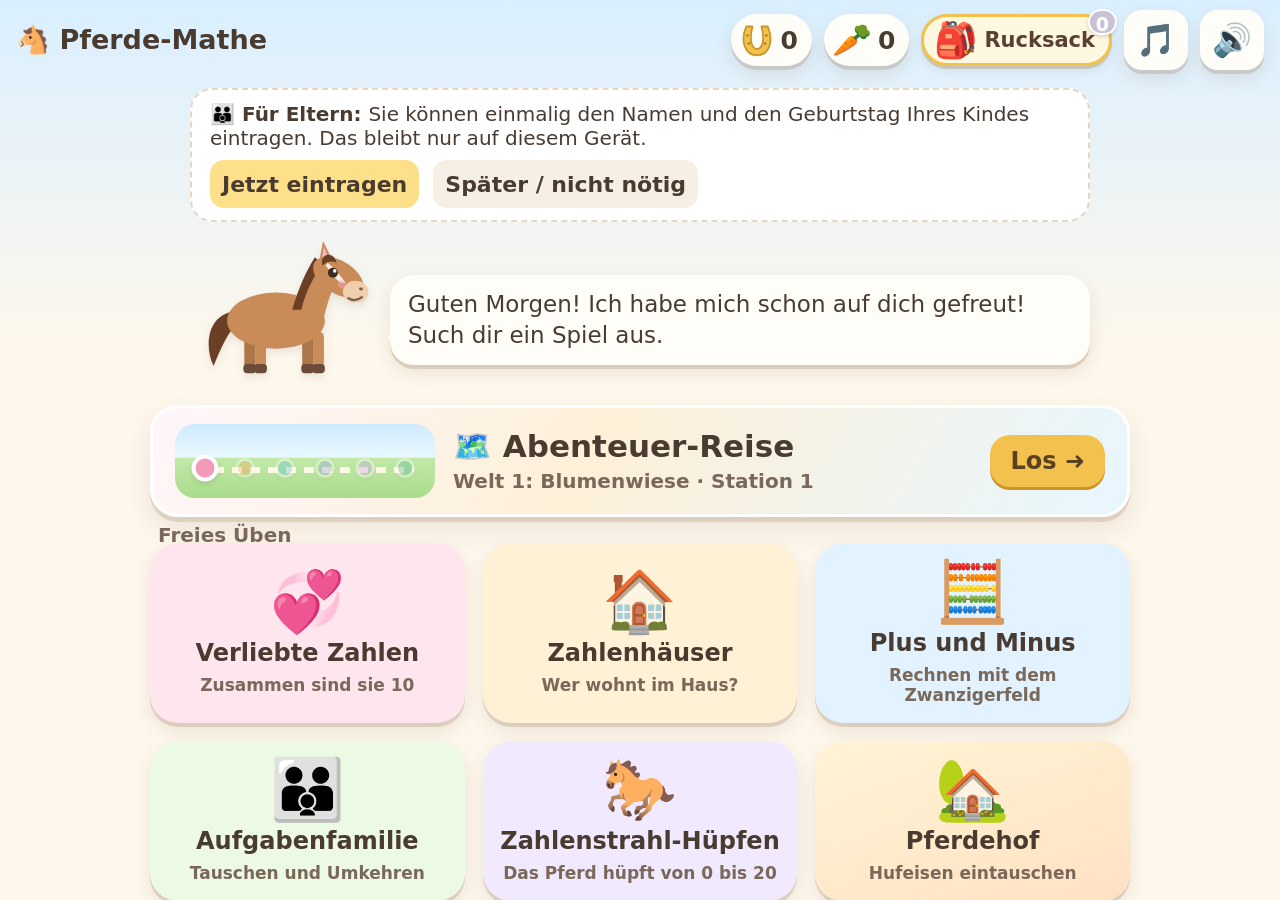
==== commit 8fcd78c7: "Hofladen (Pferde, Pflege, Hof, Tiere, Reiterin, Stübchen, Saison, Sticker, Spiele), Pflege-Minispiel" ====
--- a/index.html
+++ b/index.html
@@ -16,6 +16,7 @@
 <link rel="icon" type="image/png" href="icons/icon-192.png">
 <link rel="stylesheet" href="style.css">
 <link rel="stylesheet" href="polish.css">
+<link rel="stylesheet" href="shop.css">
 </head>
 <body>
 <div id="app" aria-live="polite"></div>
--- a/polish.css
+++ b/polish.css
@@ -2,3 +2,180 @@
 .audiopanel .vslider{width:200px;height:34px;accent-color:#e08a4a}
 .smallbtn.tog.on{background:#cfeec0}
 .iconbtn.off,.farm-btn.off{opacity:.55}
+
+/* ===== Zahlenraum bis 100 ===== */
+.label100{margin-top:10px}
+.tiles100{grid-template-columns:repeat(4,1fr)}
+.tile.t100{min-height:120px;background:linear-gradient(160deg,#e7f7ee,#d8efe6)}
+.tile.t100:nth-child(2n){background:linear-gradient(160deg,#eaf3ff,#dbe8fb)}
+.tile.t100:nth-child(3n){background:linear-gradient(160deg,#fff3d9,#ffe6bf)}
+.tile.t100 .ti{font-size:2.4rem}
+@media (orientation:portrait){.tiles100{grid-template-columns:repeat(2,1fr)}}
+
+.hfwrap{display:flex;justify-content:center;width:100%}
+.hfwrap.mini{margin:4px 0}
+.hf{display:grid;grid-template-columns:repeat(10,1fr);gap:3px;width:min(100%,calc(100vh - 330px),560px);min-width:300px;background:#fff;border-radius:18px;padding:8px;box-shadow:var(--shadow)}
+.hf.small{width:min(100%,calc(100vh - 480px),440px);min-width:260px}
+.hf-cell{aspect-ratio:1;border:0;border-radius:8px;padding:0;font-weight:800;font-size:clamp(.62rem,1.9vh,1.05rem);color:#6a5646;display:flex;align-items:center;justify-content:center;transition:background .2s,transform .15s,box-shadow .2s}
+.hf-cell.r0{background:#fbe9ef}.hf-cell.r1{background:#e6f1fb}
+button.hf-cell:active{transform:scale(.92)}
+.hf-cell.row{background:#ffe9a8}
+.hf-cell.on,.hf-cell.mark{background:#f6b26b;color:#fff;box-shadow:0 0 0 3px #fff,0 0 0 6px #f6b26b}
+.hf-cell.mark:empty::after{content:"?";font-size:1.1em}
+.hf-cell.hint{background:#c8f0d8;box-shadow:0 0 0 3px #5fbf86}
+.hf-cell.step1{background:#ffd27a;color:#8a5a14;animation:cellpop .3s}
+.hf-cell.step2{background:#8ec9e8;color:#fff;animation:cellpop .3s}
+.hf-cell.yes{background:#9be0c6;color:#fff}
+.hf-cell.soft-no{background:var(--lav);animation:softShake .6s}
+.hf-cell.glow{animation:glow 1.2s ease-in-out infinite;background:#fff6cc}
+@keyframes cellpop{0%{transform:scale(.6)}70%{transform:scale(1.12)}100%{transform:scale(1)}}
+.hf-info{display:flex;align-items:center;gap:14px;min-height:96px;justify-content:center;flex-wrap:wrap}
+.hf-eq{font-weight:800;font-size:1.15rem;background:#fff;border-radius:16px;padding:8px 14px;box-shadow:var(--shadow)}
+.hf-eq.soft{background:#f4efff}
+.task-big.small{font-size:1.6rem}
+
+/* Zehnerstangen und Einerwürfel */
+.zevis{display:flex;gap:22px;align-items:flex-end;justify-content:center;padding:10px 16px;min-height:150px;background:rgba(255,255,255,.7);border-radius:20px}
+.zrods{display:flex;gap:7px;align-items:flex-end}
+.zstab{position:relative;display:flex;flex-direction:column-reverse;gap:2px;padding:3px;border-radius:7px;background:linear-gradient(180deg,#ffd9a0,#f6b26b);box-shadow:0 3px 0 #c98a45,0 5px 8px rgba(125,82,51,.2)}
+.zstab i{width:18px;height:13px;border-radius:4px;background:linear-gradient(180deg,#ffe9c2,#f9c37f)}
+.zstab b{position:absolute;left:50%;top:-22px;transform:translateX(-50%);font-size:.8rem;color:#8a5a14}
+.ecubes{display:grid;grid-template-columns:repeat(5,22px);gap:4px;align-content:end}
+.ecube{width:22px;height:22px;border-radius:6px;background:linear-gradient(145deg,#a9ddf4,#6fb6dc);box-shadow:0 2px 0 #4a93bd;font-style:normal;font-size:.7rem;font-weight:800;color:#fff;display:flex;align-items:center;justify-content:center}
+.zevis.small{min-height:90px;padding:6px 10px;gap:12px}
+.zevis.small .zstab i{width:11px;height:8px;border-radius:3px}.zevis.small .zstab{padding:2px;gap:1px}
+.zevis.small .ecubes{grid-template-columns:repeat(5,14px);gap:3px}.zevis.small .ecube{width:14px;height:14px;border-radius:4px}
+.pulse{animation:nod .9s ease}
+
+/* Zifferntastatur */
+.kp{display:flex;flex-direction:column;gap:12px;align-items:center;width:100%}
+.kp-fields{display:flex;align-items:center;gap:10px;flex-wrap:wrap;justify-content:center;font-size:1.5rem;font-weight:800}
+.kp-fields.shake{animation:softShake .5s}
+.kp-pre,.kp-post{color:var(--soft)}
+.kp-box{height:68px;padding:0 14px;border-radius:18px;background:#fff;box-shadow:inset 0 0 0 3px #e6d6c4,var(--shadow);font-size:2rem;font-weight:800;color:var(--brown-d);font-family:inherit}
+.kp-box.empty{color:#c9b8a6}
+.kp-box.act{box-shadow:inset 0 0 0 4px var(--gold),var(--shadow);background:#fffbe9}
+.kp-box.good{background:var(--mint);box-shadow:inset 0 0 0 3px var(--mint-d)}
+.kp-box.nudge{animation:glow 1s ease-in-out 1}
+.kp-box.soft-no{background:var(--lav)}
+.kp-pad{display:grid;grid-template-columns:repeat(3,1fr);gap:10px;width:min(100%,330px)}
+.kp-key{min-height:68px;border-radius:20px;background:var(--card);box-shadow:var(--shadow);font-size:1.7rem;font-weight:800;transition:transform .12s,background .2s}
+.kp-key:active{transform:translateY(2px) scale(.97)}
+.kp-key.ok{background:linear-gradient(180deg,#9be0c6,#5fbf86);color:#fff}
+.kp-key.del{background:#f3e7d6}
+.kp-key.glow{animation:glow 1.2s ease-in-out infinite}
+.kp-key.num.glow{background:#fff6cc}
+
+/* Zahl bauen */
+.build-view{width:100%}
+.steppers{display:flex;gap:18px;justify-content:center;flex-wrap:wrap}
+.stepper{background:var(--card);border-radius:22px;padding:12px 16px;box-shadow:var(--shadow);text-align:center;min-width:180px}
+.stepper.z{border-top:6px solid #f6b26b}.stepper.e{border-top:6px solid #6fb6dc}
+.st-name{font-weight:800;color:var(--soft);margin-bottom:6px}
+.st-row{display:flex;align-items:center;justify-content:center;gap:12px}
+.st-btn{width:64px;height:64px;border-radius:20px;background:#f3e7d6;font-size:2rem;font-weight:800;box-shadow:var(--shadow)}
+.st-btn.plus{background:#cfeec0}
+.st-btn.glow{animation:glow 1.2s ease-in-out infinite}
+.st-val{font-size:2.6rem;font-weight:800;min-width:1.2em}
+.bigok{min-height:72px;border-radius:24px;background:linear-gradient(180deg,#ffe08a,#f2c14e);font-size:1.6rem;font-weight:800;box-shadow:var(--shadow);margin-top:10px;width:100%}
+.bigok.yes{background:linear-gradient(180deg,#9be0c6,#5fbf86);color:#fff}
+.bigok.glow{animation:glow 1.2s ease-in-out infinite}
+
+/* Zahlenstrahl bis 100 */
+.nl-box{display:flex;flex-direction:column;gap:14px;align-items:center;max-width:980px;margin:0 auto}
+.nl{position:relative;width:calc(100% - 40px);height:150px;margin:70px 20px 20px;background:none}
+.nl::before{content:"";position:absolute;left:-20px;right:-20px;top:-60px;bottom:-14px;background:linear-gradient(180deg,#e9f6ff 0%,#e9f6ff 62%,#cdeac0 62%,#b9e0a8 100%);border-radius:26px;box-shadow:var(--shadow);z-index:0}
+.nl-axis{position:absolute;left:0;right:0;top:44px;height:8px;border-radius:4px;background:var(--brown-d);z-index:1}
+.nl-axis::after{content:"";position:absolute;left:0;right:0;top:6px;height:12px;background:repeating-linear-gradient(90deg,#9a6c46 0 2px,transparent 2px var(--minor,10%));opacity:.55}
+.nl-tick{position:absolute;top:10px;transform:translateX(-50%);width:max(7.2%,44px);height:112px;background:transparent;padding:0;border-radius:14px;z-index:2;display:flex;flex-direction:column;align-items:center}
+.nl.zoomed .nl-tick{width:max(8%,44px)}
+.nl-tick .m{width:5px;height:34px;margin-top:20px;background:var(--brown-d);border-radius:3px}
+.nl-tick.ten .m{height:48px;margin-top:8px;width:7px}
+.nl-tick .lb{margin-top:8px;font-weight:800;font-size:1.15rem}
+.nl-tick.yes{background:var(--mint)}
+.nl-tick.soft-no{background:var(--lav);animation:softShake .6s}
+.nl-tick.glow{animation:glow 1.2s ease-in-out infinite;background:#fff6cc}
+.nl-tick.start .lb{color:#d07d2b}
+.nl-horse{position:absolute;top:-52px;width:78px;transform:translateX(-50%);transition:left .55s cubic-bezier(.4,.1,.3,1);z-index:3;pointer-events:none}
+.nl-horse.hop svg{animation:hop .55s ease}
+.nl-arc{position:absolute;top:14px;height:34px;border:4px solid #6fb6dc;border-bottom:0;border-radius:60px 60px 0 0;z-index:2;display:flex;justify-content:center;pointer-events:none;animation:bubblePop .3s}
+.nl-arc b{position:absolute;top:-24px;font-size:1rem;color:#3f8fb8;white-space:nowrap}
+.nl-arc.bw{border-color:#e08aa0}.nl-arc.bw b{color:#c4607c}
+.nl-arc.big{border-width:5px;top:6px;height:42px}
+.nl-segs{position:absolute;left:0;right:0;top:26px;height:50px;z-index:1}
+.nl-seg{position:absolute;top:0;height:50px;background:rgba(246,178,107,.12);border:2px dashed rgba(176,122,79,.5);border-radius:10px;padding:0}
+.nl-seg.glow{animation:glow 1.2s ease-in-out infinite;background:#fff6cc}
+.nl-seg.yes{background:rgba(155,224,198,.6)}
+.nl-segs.done{pointer-events:none}
+.nl-zoom{width:100%;max-height:0;overflow:hidden;opacity:0;transition:max-height .5s,opacity .5s}
+.nl-zoom.show{max-height:230px;opacity:1}
+.nl-kp{width:100%;display:flex;justify-content:center}
+.nl-kp .kp-pad{width:min(100%,300px)}
+.nl-kp .kp{flex-direction:row;flex-wrap:wrap;justify-content:center;gap:18px}
+.nl-kp .kp-key{min-height:56px}
+
+/* Nachbarzahlen */
+.nb-street{display:flex;gap:16px;align-items:flex-end;justify-content:center;min-height:130px}
+.nb-house{width:110px;text-align:center}
+.nb-house .roof{width:0;height:0;margin:0 auto;border-left:62px solid transparent;border-right:62px solid transparent;border-bottom:38px solid #d9825b;position:relative;left:0;filter:drop-shadow(0 3px 0 rgba(125,82,51,.2))}
+.nb-house .wall{background:linear-gradient(180deg,#fff7e6,#ffeccb);height:76px;display:flex;align-items:center;justify-content:center;font-size:2.2rem;font-weight:800;border-radius:0 0 14px 14px;box-shadow:var(--shadow);color:var(--brown-d)}
+.nb-house.me .wall{background:linear-gradient(180deg,#d6efff,#b7e0f7)}
+.nb-house.q .wall{background:#f4efff;color:#b9a6e3;border:3px dashed #b9a6e3}
+.nb-house.q .roof{border-bottom-color:#c9b8e8}
+
+/* Vergleichen */
+.vglbox{align-items:center}
+.vgl-row{display:flex;align-items:center;gap:16px;justify-content:center;flex-wrap:wrap}
+.vgl-card{background:var(--card);border-radius:24px;padding:14px 18px;box-shadow:var(--shadow);text-align:center;min-width:170px}
+.vgl-num{font-size:2.6rem;font-weight:800;white-space:nowrap}
+.vgl-vis{margin-top:8px;min-height:90px}
+.vgl-slot{width:84px;height:84px;border-radius:50%;border:5px dashed #d8c3a8;display:flex;align-items:center;justify-content:center;font-size:2.8rem;font-weight:800;color:#c9b8a6}
+.vgl-slot.filled{border:5px solid var(--mint-d);background:var(--mint);color:var(--mint-d);animation:bubblePop .4s}
+.vgl-syms{display:flex;gap:14px;justify-content:center}
+.vgl-sym{width:96px;height:96px;border-radius:26px;background:linear-gradient(180deg,#fffdf8,#f6ead6);box-shadow:var(--shadow);font-size:3rem;font-weight:800;color:var(--brown-d)}
+.vgl-sym.yes{background:var(--mint)}
+.vgl-sym.soft-no{background:var(--lav);animation:softShake .6s}
+.vgl-sym.glow{animation:glow 1.2s ease-in-out infinite;background:#fff6cc}
+
+/* Zahlen ordnen */
+.ord-box{display:flex;flex-direction:column;gap:14px;align-items:center;max-width:900px;margin:0 auto}
+.ord-arrow{font-weight:800;color:var(--soft);letter-spacing:.05em}
+.ord-slots,.ord-hand{display:flex;gap:12px;justify-content:center;flex-wrap:wrap}
+.ord-slot{width:110px;height:92px;border-radius:20px;border:4px dashed #d8c3a8;display:flex;flex-direction:column;align-items:center;justify-content:center;font-size:2.2rem;font-weight:800;color:var(--brown-d);position:relative}
+.ord-slot small{position:absolute;top:2px;left:10px;font-size:.8rem;color:#c9b8a6}
+.ord-slot.filled{border:4px solid var(--mint-d);background:var(--mint);animation:bubblePop .35s}
+.ord-slot.filled small{display:none}
+.ord-card{min-width:110px;min-height:92px;border-radius:22px;background:linear-gradient(180deg,#fffdf8,#fbefd9);box-shadow:var(--shadow);font-size:2.2rem;padding:8px 12px;display:flex;flex-direction:column;align-items:center;gap:4px;color:var(--brown-d)}
+.ord-card.used{opacity:.18;pointer-events:none;transform:scale(.9)}
+.ord-card.soft-no{background:var(--lav);animation:softShake .6s}
+.ord-card.glow{animation:glow 1.2s ease-in-out infinite;background:#fff6cc}
+
+.trickbtn{min-height:60px;padding:0 24px;border-radius:22px;background:linear-gradient(180deg,#f3e7ff,#d9c6f5);font-size:1.15rem;font-weight:800;box-shadow:var(--shadow);color:#5b3f8f}
+.pulse{animation:nod .9s ease}
+.hf{grid-template-columns:repeat(10,minmax(0,1fr))}
+.hf-cell{min-width:0;overflow:hidden}
+.hfwrap.helper{display:none}.hfwrap.helper.show{display:flex;animation:fadeIn .4s}
+.build-empty{display:flex;align-items:center;justify-content:center;min-height:170px;color:#b8a592;font-weight:700}
+.build-view{background:rgba(255,255,255,.7);border-radius:20px;min-height:170px;display:flex;align-items:center}
+.build-view .zevis{background:none;width:100%}
+.nl.compact{height:70px;margin-top:20px;margin-bottom:6px}
+.nl.compact::before{top:-24px;bottom:-4px}
+.nl.compact .nl-horse{display:none}
+.nl.compact .nl-tick{height:56px;pointer-events:none}.nl.compact .nl-tick .lb{font-size:.9rem}
+.nl.compact .nl-segs{top:20px}
+.nl.compact .nl-axis{top:20px}
+.vglbox{display:flex;flex-direction:column;align-items:center;gap:18px;max-width:760px;margin:0 auto}
+.vgl-card{min-width:150px;padding:12px 16px}
+.vgl-row{flex-wrap:nowrap}
+.vgl-vis{display:none}.vgl-card.show .vgl-vis{display:block}
+
+/* Zauberwald */
+.gl{animation:glowPulse 3.4s ease-in-out infinite}
+@keyframes glowPulse{0%,100%{opacity:.5}50%{opacity:1}}
+.deco.ffly{animation:fireflyA 9s ease-in-out infinite}
+.deco.ffly.f2{animation-name:fireflyB;animation-duration:12s}
+.deco.ffly.f3{animation-name:fireflyC;animation-duration:7s}
+@keyframes fireflyA{0%,100%{transform:translate(-50%,-100%)}25%{transform:translate(40%,-160%)}50%{transform:translate(120%,-90%)}75%{transform:translate(20%,-40%)}}
+@keyframes fireflyB{0%,100%{transform:translate(-50%,-100%)}33%{transform:translate(-140%,-170%)}66%{transform:translate(-20%,-60%)}}
+@keyframes fireflyC{0%,100%{transform:translate(-50%,-100%) scale(.8)}50%{transform:translate(60%,-190%) scale(1.2)}}
+@media (prefers-reduced-motion:reduce){.deco.ffly,.gl{animation:none}}
--- a/shop.css
+++ b/shop.css
@@ -0,0 +1,184 @@
+/* Hofladen, Pflege, Reiterstübchen, Sticker-Album, Hof-Menü – weiche Karten, große Tippflächen */
+.lad,.lad-album,.lad-pack,.care{background:linear-gradient(180deg,#fffdf8,#fff7ea);border-radius:34px;padding:18px 22px 20px;width:min(980px,100%);max-height:calc(100dvh - 28px);display:flex;flex-direction:column;gap:12px;box-shadow:0 22px 50px rgba(80,60,40,.28),inset 0 2px 0 #fff;border-top:10px solid var(--gold);position:relative;overflow:hidden}
+.lad-head{display:flex;align-items:center;gap:10px;flex-wrap:nowrap}
+.lad-head h2{flex:1;margin:0;font-size:1.5rem;white-space:nowrap}
+.lad-head .counter{height:48px;font-size:1.15rem;background:#fff3d6;box-shadow:none}
+.lad-head .counter svg{width:30px;height:30px}
+.lad-head .iconbtn{min-width:52px;height:52px}
+.lad-tabs{display:flex;gap:8px;flex-wrap:wrap}
+.lad-tab{min-width:72px;min-height:60px;flex:1 1 72px;border-radius:18px;background:#f6efe5;font-weight:800;font-size:.8rem;display:flex;flex-direction:column;align-items:center;justify-content:center;gap:0;padding:4px 6px;box-shadow:0 3px 0 rgba(125,82,51,.14);transition:transform .15s,background .2s;line-height:1.1}
+.lad-tab .ti{font-size:1.5rem;line-height:1.1}
+.lad-tab.on{background:linear-gradient(180deg,#ffe9a0,#ffd45c);box-shadow:0 3px 0 #c9962a,0 6px 14px rgba(201,150,42,.35);transform:translateY(-2px)}
+.lad-tab.glitz.on{background:linear-gradient(180deg,#fff0b0,#f6cf5a)}
+.lad-tab small{font-size:.75rem;opacity:.7}
+.lad-grid{display:grid;grid-template-columns:repeat(auto-fill,minmax(176px,1fr));gap:12px;overflow-y:auto;-webkit-overflow-scrolling:touch;padding:4px 4px 8px;min-height:0;flex:1;align-content:start}
+.lad-note{grid-column:1/-1;display:flex;align-items:center;justify-content:space-between;gap:12px;background:#eef8f0;border-radius:18px;padding:10px 14px;font-size:.95rem;font-weight:700;color:#3f6f52}
+.lad-note.wide .smallbtn{background:#fff;flex:none}
+.lad-card{background:#fff;border-radius:24px;padding:10px 10px 12px;display:flex;flex-direction:column;align-items:center;gap:4px;box-shadow:0 4px 0 rgba(125,82,51,.12),0 10px 22px rgba(125,82,51,.10);border:3px solid transparent;text-align:center;transition:transform .15s,border-color .2s}
+.lad-card.ready{border-color:#bfe8c8}
+.lad-card.own{background:#f2fbf4}
+.lad-card.dim{opacity:.7}
+.lc-art{height:104px;width:100%;display:flex;align-items:center;justify-content:center;border-radius:16px;background:radial-gradient(circle at 50% 40%,#fff8e6,#fdf0d8);overflow:hidden}
+.lc-art>svg{max-height:92px;max-width:88%;width:auto;height:auto}
+.lc-art.horse>svg{width:128px;max-height:none;max-width:none}
+.lc-art.horse .horse *,.lc-art .horse{animation:none!important}
+.lc-art.cloth>svg{width:70px;height:70px}
+.lc-name{font-weight:800;font-size:.98rem;line-height:1.15;min-height:2.3em;display:flex;align-items:center}
+.lc-sub{font-size:.78rem;color:var(--soft);line-height:1.15;min-height:1.8em}
+.lc-bar{width:100%;height:8px;background:#f1e8da;border-radius:6px;overflow:hidden}
+.lc-bar i{display:block;height:100%;background:linear-gradient(90deg,#ffd45c,#f2a93b);border-radius:6px}
+.lad-btn{min-height:50px;width:100%;border-radius:16px;font-weight:800;font-size:1rem;display:flex;align-items:center;justify-content:center;gap:5px;padding:4px 8px;margin-top:auto}
+.lad-btn svg{width:22px;height:22px}
+.lad-btn b{font-size:1.05rem}
+.lad-btn i{font-style:normal;opacity:.6}
+.lad-btn .emo{font-size:1.1rem}
+.lad-btn.buy{background:linear-gradient(180deg,#8fe0a8,#4fc07a);color:#144a2c;box-shadow:0 4px 0 #3a9a60,0 8px 14px rgba(58,154,96,.25)}
+.lad-btn.buy:active{transform:translateY(3px);box-shadow:0 1px 0 #3a9a60}
+.lad-btn.later{background:#efe7dc;color:#8a7868;font-size:.88rem}
+.lad-btn.have{background:#dff3e4;color:#3b8a5a}
+.lad-card.ready .lc-art{animation:pm-ready 2.4s ease-in-out infinite}
+@keyframes pm-ready{0%,100%{box-shadow:inset 0 0 0 0 rgba(120,210,150,0)}50%{box-shadow:inset 0 0 0 4px rgba(120,210,150,.4)}}
+/* Bestätigen und Feiern */
+.lad-confirm,.lad-cele{background:linear-gradient(180deg,#fffdf8,#fff3dc);border-radius:34px;padding:24px 28px;width:min(520px,100%);text-align:center;box-shadow:0 22px 50px rgba(80,60,40,.3);position:relative;overflow:hidden;display:flex;flex-direction:column;align-items:center;gap:8px}
+.lad-confirm h3,.lad-cele h2{margin:4px 0}
+.lc-pv{height:150px;display:flex;align-items:center;justify-content:center;position:relative;z-index:1}
+.lc-pv>svg{max-height:140px;width:auto;max-width:240px}
+.lc-pv>svg.horse{width:220px;max-height:none}
+.lc-price{font-weight:800;font-size:1.4rem;display:flex;align-items:center;justify-content:center;gap:6px;margin:0}
+.lc-price svg{width:34px;height:34px}.lc-price i{font-style:normal}
+.lc-left{margin:0;color:var(--soft);font-size:.98rem}.lc-left svg{width:22px;height:22px;vertical-align:-5px}
+.lc-btns{display:flex;gap:12px;flex-wrap:wrap;justify-content:center;margin-top:8px;width:100%}
+.lc-btns .bigbtn{min-width:180px;flex:1 1 180px}
+.lc-extra{font-weight:700;color:#3f6f52}
+.lc-rays{position:absolute;inset:-60% -20% auto;height:200%;background:conic-gradient(from 0deg,rgba(255,224,138,.55) 0 8deg,transparent 8deg 22deg,rgba(255,224,138,.55) 22deg 30deg,transparent 30deg 45deg,rgba(255,224,138,.5) 45deg 52deg,transparent 52deg 67deg,rgba(255,224,138,.5) 67deg 75deg,transparent 75deg 90deg,rgba(255,224,138,.5) 90deg 98deg,transparent 98deg 360deg);animation:pm-spin 18s linear infinite;opacity:.6;pointer-events:none;-webkit-mask-image:radial-gradient(circle at 50% 38%,#000 0,transparent 55%);mask-image:radial-gradient(circle at 50% 38%,#000 0,transparent 55%)}
+@keyframes pm-spin{to{transform:rotate(360deg)}}
+.lad-cele .lc-pv{animation:pm-pop .7s cubic-bezier(.3,1.6,.5,1)}
+@keyframes pm-pop{from{transform:scale(.2) rotate(-12deg);opacity:0}to{transform:none;opacity:1}}
+/* Sticker-Tüte */
+.lad-pack{width:min(720px,100%)}
+.lad-pack h2{margin:0;text-align:center}
+.pk-stage{min-height:230px;display:flex;align-items:center;justify-content:center;gap:12px;flex-wrap:wrap}
+.pk-bag{background:none;display:flex;flex-direction:column;align-items:center;gap:6px;font-weight:800;font-size:1.1rem;animation:pm-wiggle 1.6s ease-in-out infinite;min-height:44px}
+.pk-bag svg{width:150px;height:auto;filter:drop-shadow(0 8px 8px rgba(80,60,40,.25))}
+@keyframes pm-wiggle{0%,100%{transform:rotate(-3deg)}50%{transform:rotate(3deg) scale(1.04)}}
+.pk-card{width:150px;background:#fff;border-radius:22px;padding:8px;display:flex;flex-direction:column;align-items:center;gap:2px;box-shadow:0 8px 18px rgba(80,60,40,.18);opacity:0;animation:pm-flip .6s cubic-bezier(.3,1.5,.5,1) forwards}
+@keyframes pm-flip{from{transform:rotateY(90deg) scale(.4);opacity:0}to{transform:none;opacity:1}}
+.pk-art svg{width:96px;height:96px}
+.pk-name{font-weight:800;font-size:.9rem}
+.pk-tag{font-size:.8rem;font-weight:800;color:#8a7868;background:#f1e8da;border-radius:10px;padding:2px 10px}
+.pk-tag.new{background:#ffd45c;color:#6a4a00}
+.pk-page{display:flex;align-items:center;gap:12px;background:#fff3d6;border-radius:20px;padding:8px 14px;justify-content:center}
+.pk-page svg{width:56px;height:auto}
+.pk-page svg.ico,.pk-page .lad-btn svg{width:auto}
+.daily-sticker{display:flex;align-items:center;gap:12px;background:#fff8e1;border-radius:22px;padding:8px 18px;margin:10px auto 0;max-width:460px;box-shadow:0 4px 0 rgba(201,150,42,.25);animation:pm-pop .6s cubic-bezier(.3,1.5,.5,1) .5s both}
+.daily-sticker .ds-art svg{width:72px;height:72px;display:block}
+.daily-sticker svg{max-width:none}
+.daily-sticker b{font-size:1.1rem}
+/* Album */
+.lad-album{width:min(780px,100%)}
+.alb-total{font-weight:800;font-size:1.2rem;background:#fff3d6;border-radius:20px;padding:6px 14px}
+.alb-tabs .lad-tab{flex:1 1 100px;min-height:56px}
+.alb-page{display:grid;grid-template-columns:repeat(4,1fr);gap:12px;padding:14px;border-radius:26px;background:color-mix(in srgb,var(--pc) 22%,#fffdf6);border:3px dashed color-mix(in srgb,var(--pc) 60%,#fff);overflow:auto;min-height:0}
+.alb-page.glitz{background:linear-gradient(135deg,#fff8dc,color-mix(in srgb,var(--pc) 24%,#fffdf6) 60%,#fff6cf);border-color:#f2c14e}
+.alb-slot{background:rgba(255,255,255,.7);border-radius:20px;padding:6px 4px 8px;text-align:center;position:relative;display:flex;flex-direction:column;align-items:center;gap:2px}
+.alb-slot.got{background:#fff;box-shadow:0 4px 10px rgba(80,60,40,.12)}
+.alb-art svg{width:100%;max-width:120px;height:auto;display:block}
+.alb-name{font-weight:800;font-size:.85rem;min-height:1.2em}
+.alb-slot:not(.got) .alb-name{opacity:.4}
+.alb-n{position:absolute;right:6px;top:6px;background:#ffd45c;border-radius:12px;padding:0 8px;font-weight:800;font-size:.85rem}
+.alb-full{text-align:center;font-weight:800;color:#3f8a5a;background:#e4f6e9;border-radius:16px;padding:8px}
+.alb-hint{text-align:center;color:var(--soft);font-size:.95rem}
+/* Lernschild */
+.board{width:min(820px,100%);border-top-color:#5b8fd6}
+.board-sub{margin:0;color:var(--soft);text-align:center}
+.board-grid{display:grid;grid-template-columns:repeat(auto-fill,minmax(220px,1fr));gap:12px;overflow:auto}
+.board-tile{background:linear-gradient(180deg,#e9f3ff,#d9eaff);border-radius:22px;min-height:96px;padding:10px 14px;display:flex;flex-direction:column;align-items:flex-start;gap:2px;text-align:left;box-shadow:0 4px 0 rgba(63,95,160,.2);position:relative}
+.board-tile b{font-size:1.1rem}.board-tile small{color:#5a6a86;line-height:1.15}
+.board-tile .bt-ic{font-size:1.7rem;position:absolute;right:12px;top:8px}
+.board-tile .bt-lv{margin-top:auto;font-size:.8rem;font-weight:800;background:#fff;border-radius:10px;padding:1px 10px;color:#3f5fa0}
+/* Pflege */
+.care{width:min(920px,100%);border-top-color:#7cc4ea}
+.care-horses{display:flex;gap:8px;overflow-x:auto;padding:2px 2px 6px;-webkit-overflow-scrolling:touch;flex:none}
+.care-hp{flex:none;width:88px;background:#f6efe5;border-radius:18px;padding:4px 4px 6px;display:flex;flex-direction:column;align-items:center;border:3px solid transparent;min-height:70px}
+.care-hp.on{background:#e4f3fc;border-color:#7cc4ea}
+.care-hp .pvh{width:70px;height:52px;display:block}
+.care-hp .pvh svg{width:100%;height:100%}
+.care-hp small{font-weight:800;font-size:.72rem;line-height:1.1;text-align:center}
+.care-main{display:grid;grid-template-columns:minmax(0,1.25fr) minmax(0,1fr);gap:16px;min-height:0;overflow:auto;align-items:start}
+.care-stage{position:relative;aspect-ratio:210/170;width:100%;border-radius:28px;background:radial-gradient(ellipse at 50% 100%,#bfe3a8 0,#d9f0c8 38%,#e9f6ff 39%,#eaf7ff 100%);overflow:hidden;touch-action:none;box-shadow:inset 0 0 0 4px #fff,0 6px 16px rgba(80,60,40,.14)}
+.care-horse{position:absolute;inset:6% 6% 2% 6%;display:flex;align-items:flex-end}
+.care-horse svg{width:100%;height:auto;filter:drop-shadow(0 8px 6px rgba(60,80,40,.25))}
+.care-horse.glow svg{animation:pm-glow 1s ease-in-out}
+@keyframes pm-glow{0%,100%{filter:drop-shadow(0 8px 6px rgba(60,80,40,.25))}50%{filter:drop-shadow(0 0 18px #ffe58a) brightness(1.08)}}
+.care-spot{position:absolute;transform:translate(-50%,-50%);width:64px;height:54px;border-radius:50%;background:none;padding:0;transition:opacity .3s,transform .3s}
+.care-spot.dust{background:radial-gradient(ellipse,rgba(160,120,80,.7) 0,rgba(160,120,80,.45) 50%,transparent 72%);filter:blur(1px)}
+.care-spot.mud{width:72px;height:56px;background:radial-gradient(ellipse at 40% 40%,#7a5a40 0,#5e4430 55%,transparent 75%);border-radius:44% 56% 52% 48%}
+.care-spot.hoof{width:56px;height:56px;border:4px dashed #f2a93b;background:rgba(255,255,255,.55);animation:pm-pulse 1.3s ease-in-out infinite}
+.care-spot.knot{width:56px;height:56px;border:4px solid #f48fb1;background:rgba(255,255,255,.7);animation:pm-pulse 1.3s ease-in-out infinite}
+.care-spot.knot::after{content:'🪢';font-size:1.5rem}
+.care-spot.shine{width:60px;height:60px;border:4px dotted #b39ddb;background:rgba(255,255,255,.55);animation:pm-pulse 1.3s ease-in-out infinite}
+.care-spot.shine::after{content:'✨';font-size:1.6rem}
+@keyframes pm-pulse{0%,100%{transform:translate(-50%,-50%) scale(1)}50%{transform:translate(-50%,-50%) scale(1.12)}}
+.care-spot.gone{opacity:0!important;transform:translate(-50%,-50%) scale(0)!important;pointer-events:none}
+.care-hand{position:absolute;pointer-events:none;font-size:2.4rem;transform:translate(-30%,-80%);display:none;z-index:4;filter:drop-shadow(0 3px 3px rgba(0,0,0,.25))}
+.care-stage.down .care-hand{display:block}
+.care-prog{height:10px;background:#e9e1d6;border-radius:6px;margin-top:8px;overflow:hidden}
+.care-prog i{display:block;height:100%;width:0;background:linear-gradient(90deg,#7cc4ea,#5fbf86);transition:width .3s;border-radius:6px}
+.care-right{display:flex;flex-direction:column;gap:10px}
+.care-name{display:flex;align-items:center;justify-content:space-between;font-size:1.3rem}
+.care-hearts span{color:#e6d6d6;font-size:1.4rem}.care-hearts span.on{color:#ec6f9c}
+.care-tools{display:grid;grid-template-columns:repeat(auto-fit,minmax(104px,1fr));gap:8px}
+.care-tool{min-height:76px;border-radius:18px;background:#f6efe5;display:flex;flex-direction:column;align-items:center;justify-content:center;gap:0;font-weight:800;font-size:.85rem;position:relative;border:3px solid transparent}
+.care-tool.on{background:#e4f3fc;border-color:#7cc4ea}
+.care-tool.locked{opacity:.55}
+.care-tool em{position:absolute;right:6px;top:2px;font-style:normal}
+.ct-ic{height:40px;display:flex;align-items:center}.ct-ic svg{height:38px;width:auto}.ct-ic .ci-e{font-size:2rem}
+.care-tip{margin:0;background:#fff7dd;border-radius:16px;padding:10px 14px;font-weight:700;min-height:3.2em}
+.care-acc{display:flex;gap:8px;flex-wrap:wrap;align-items:center}
+.care-acc b{width:100%}
+.care-acc .chip{display:flex;align-items:center;gap:6px}
+.ca-ic svg{width:30px;height:30px;display:block}
+.care-counters{display:flex;gap:8px}.care-counters .counter{height:48px;font-size:1.1rem;background:#fff3d6;box-shadow:none}.care-counters svg{width:30px;height:30px}
+/* Reiterstübchen */
+.room-wrap{display:flex;flex-direction:column;align-items:center;gap:10px;padding:6px 18px 18px;min-height:100%}
+.room-scene{position:relative;width:min(100%,calc((100dvh - 250px)*1.5));aspect-ratio:3/2;border-radius:30px;overflow:hidden;box-shadow:0 14px 34px rgba(80,60,40,.28),0 0 0 8px #e9cfa8,0 0 0 11px #c79f6c;touch-action:none;background:#f9e3ea}
+@media (orientation:portrait){.room-scene{aspect-ratio:4/3;width:100%}}
+.room-wall{position:absolute;inset:0 0 38% 0;background:repeating-linear-gradient(90deg,#fbe4ec 0 34px,#fdf0f4 34px 68px);box-shadow:inset 0 -30px 40px rgba(255,255,255,.35)}
+.room-board{position:absolute;left:0;right:0;top:56%;height:7%;background:linear-gradient(180deg,#fff9ee,#f0e2cc);border-top:3px solid #fff;box-shadow:0 4px 8px rgba(120,80,40,.18)}
+.room-floor{position:absolute;inset:63% 0 0 0;background:repeating-linear-gradient(90deg,#dba873 0 92px,#cf9a64 92px 95px),linear-gradient(180deg,#e0b07b,#c99560);background-blend-mode:multiply}
+.room-kamin{position:absolute;left:3%;top:36%;width:15%;z-index:3;filter:drop-shadow(0 4px 4px rgba(0,0,0,.2))}
+.room-kamin svg{display:block;width:100%;height:auto}
+.room-kamin .flame{transform-origin:60px 96px;animation:pm-flame 1.2s ease-in-out infinite alternate}
+@keyframes pm-flame{from{transform:scale(1,1)}to{transform:scale(.94,1.1)}}
+.rm-item{position:absolute;transform:translate(-50%,-100%);touch-action:none;cursor:grab;outline:none;-webkit-tap-highlight-color:transparent}
+.rm-item.wall{transform:translate(-50%,-50%)}
+.rm-item .rm-art svg{width:100%;height:auto;display:block;filter:drop-shadow(0 5px 4px rgba(60,30,20,.2))}
+.rm-item.drag{cursor:grabbing;transform:translate(-50%,-100%) scale(1.07)}
+.rm-item.wall.drag{transform:translate(-50%,-50%) scale(1.07)}
+.rm-item:focus-visible{outline:3px solid #5b8fd6;outline-offset:4px;border-radius:8px}
+.rm-item.wob{animation:pm-wob .5s ease}
+@keyframes pm-wob{0%,100%{rotate:0deg}25%{rotate:-4deg}60%{rotate:3deg}}
+.rm-item.lit::after{content:'';position:absolute;left:50%;top:-6%;width:340%;height:130%;transform:translateX(-50%);background:radial-gradient(ellipse,rgba(255,226,140,.55),transparent 65%);pointer-events:none;z-index:-1}
+.room-scene.night::after{content:'';position:absolute;inset:0;background:rgba(48,32,96,.22);pointer-events:none;z-index:900}
+.rm-ros{position:absolute;left:14%;right:14%;top:14%;display:flex;flex-wrap:wrap;gap:3%;justify-content:center;pointer-events:none}
+.rm-ros span{width:22%;font-size:1rem;line-height:1}.rm-ros svg{width:100%;height:auto}
+.room-empty{position:absolute;left:50%;top:40%;transform:translate(-50%,-50%);background:rgba(255,253,248,.92);border-radius:22px;padding:14px 22px;text-align:center;display:flex;flex-direction:column;gap:2px;z-index:950;box-shadow:0 6px 16px rgba(80,60,40,.2)}
+.room-tip{margin:0;color:var(--soft);font-size:.95rem}
+.room-dock{display:flex;gap:12px;align-items:center;justify-content:center;flex-wrap:wrap}
+.room-dock .bigbtn{min-width:150px;min-height:64px;font-size:1.1rem;padding:6px 16px}
+.room-count{font-weight:800;color:var(--soft)}
+/* Hof-Menü */
+.farm-dock{position:absolute;right:calc(14px + env(safe-area-inset-right));bottom:calc(14px + env(safe-area-inset-bottom));display:flex;flex-direction:column;align-items:flex-end;gap:10px;z-index:30}
+.dock-toggle{min-width:96px;height:64px;border-radius:32px;background:linear-gradient(180deg,#ffe9a0,#ffd04f);box-shadow:0 4px 0 #c9962a,0 10px 20px rgba(80,60,40,.25);display:flex;align-items:center;justify-content:center;gap:6px;font-size:1.6rem;padding:0 18px}
+.dock-toggle b{font-size:1.05rem}
+.dock-toggle:active{transform:translateY(3px)}
+.dock-menu{display:none;grid-template-columns:1fr 1fr;gap:8px;padding:12px;background:rgba(255,253,248,.95);border-radius:28px;box-shadow:0 14px 32px rgba(80,60,40,.3);-webkit-backdrop-filter:blur(6px);backdrop-filter:blur(6px)}
+.dock-menu.open{display:grid;animation:pm-pop .3s cubic-bezier(.3,1.5,.5,1)}
+.dock-item{min-width:144px;min-height:62px;border-radius:20px;background:#fff3d6;font-weight:800;font-size:1.05rem;display:flex;align-items:center;gap:8px;padding:0 14px;box-shadow:0 3px 0 rgba(201,150,42,.3)}
+.dock-item .di-ic{font-size:1.6rem}
+.dock-item:active{transform:translateY(2px)}
+@media (max-width:600px){.lad-grid{grid-template-columns:repeat(2,1fr)}.care-main{grid-template-columns:1fr}.alb-page{grid-template-columns:repeat(2,1fr)}}
+@media (prefers-reduced-motion:reduce){.pk-bag,.lc-rays,.lad-card.ready .lc-art,.room-kamin .flame,.care-spot{animation:none!important}}
+:where(.ih){display:inline-flex;vertical-align:middle;align-items:center}
+:where(.ih) svg{width:1.3em;height:1.3em}
+.lad-note .ih svg,.pk-page .ih svg,.lc-left .ih svg{width:1.3em;height:1.3em}
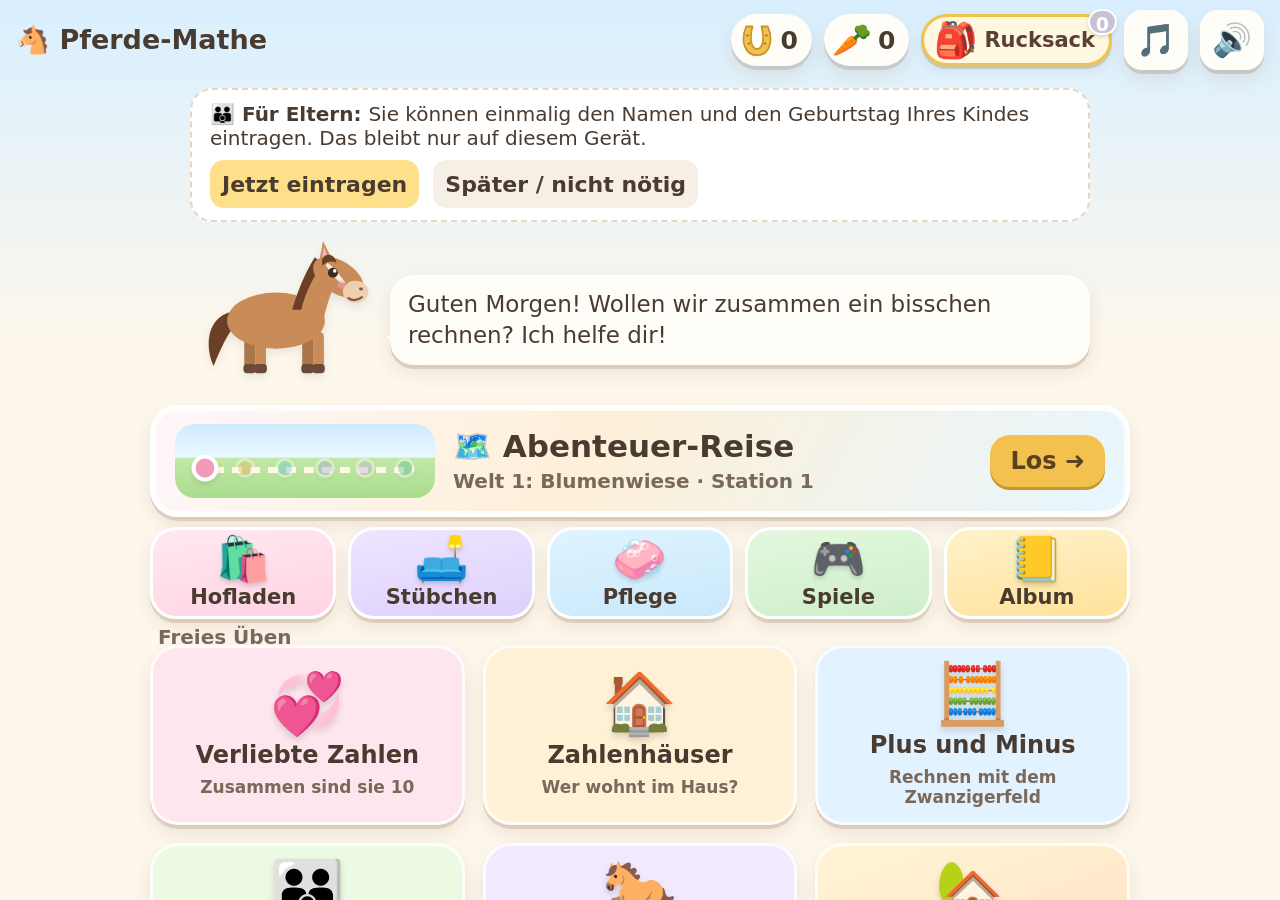
==== commit f1e73cd2: "Echt-Optik Schritt 1: Foto-Hof mit Tippflaechen, Foto-Tiere, Stall- und Stuebchen-Hintergrund, Servi" ====
--- a/index.html
+++ b/index.html
@@ -17,10 +17,12 @@
 <link rel="stylesheet" href="style.css">
 <link rel="stylesheet" href="polish.css">
 <link rel="stylesheet" href="shop.css">
+<link rel="stylesheet" href="echt.css">
 </head>
 <body>
 <div id="app" aria-live="polite"></div>
 <noscript>Bitte JavaScript aktivieren, damit Pferde-Mathe funktioniert.</noscript>
+<script src="echt.js"></script>
 <script src="audio.js"></script>
 <script src="art.js"></script>
 <script src="bis100.js"></script>
--- a/polish.css
+++ b/polish.css
@@ -179,3 +179,38 @@
 @keyframes fireflyB{0%,100%{transform:translate(-50%,-100%)}33%{transform:translate(-140%,-170%)}66%{transform:translate(-20%,-60%)}}
 @keyframes fireflyC{0%,100%{transform:translate(-50%,-100%) scale(.8)}50%{transform:translate(60%,-190%) scale(1.2)}}
 @media (prefers-reduced-motion:reduce){.deco.ffly,.gl{animation:none}}
+
+/* ===== art.js: Leerlauf-Animationen (nur Transform/Opacity, leicht für iPad) ===== */
+.pm-bob,.pm-ear,.pm-tail,.pm-sway,.pm-swing,.pm-spin,.pm-hand,.pm-ripple,.pm-steam,.pm-fount,.pm-glow{transform-box:fill-box}
+.pm-bob{transform-origin:50% 100%;animation:pm-bob 3.2s ease-in-out infinite}
+.pm-ear{transform-origin:50% 100%;animation:pm-ear 5s ease-in-out infinite}
+.pm-tail{transform-origin:20% 90%;animation:pm-tail 2.6s ease-in-out infinite}
+.pm-sway{transform-origin:50% 0;animation:pm-sway 3.6s ease-in-out infinite}
+.pm-swing{transform-origin:50% 0;animation:pm-swing 2.8s ease-in-out infinite}
+.pm-spin{transform-origin:50% 50%;animation:pm-spin 6s linear infinite}
+.pm-hand{transform-origin:50% 100%;animation:pm-spin 60s linear infinite}
+.pm-ripple{transform-origin:50% 50%;animation:pm-ripple 3s ease-out infinite}
+.pm-steam{animation:pm-steam 3s ease-in-out infinite}
+.pm-fount{transform-origin:50% 100%;animation:pm-fount 1.6s ease-in-out infinite alternate}
+.pm-glow{animation:pm-glowp 2.4s ease-in-out infinite}
+@keyframes pm-bob{0%,100%{transform:translateY(0) scale(1,1)}50%{transform:translateY(-1.5px) scale(1.01,.99)}}
+@keyframes pm-ear{0%,86%,100%{transform:rotate(0)}91%{transform:rotate(-9deg)}96%{transform:rotate(3deg)}}
+@keyframes pm-tail{0%,100%{transform:rotate(-4deg)}50%{transform:rotate(5deg)}}
+@keyframes pm-sway{0%,100%{transform:rotate(-3deg)}50%{transform:rotate(3deg)}}
+@keyframes pm-swing{0%,100%{transform:rotate(-6deg)}50%{transform:rotate(6deg)}}
+@keyframes pm-ripple{0%{transform:scale(.7);opacity:.8}100%{transform:scale(1.15);opacity:0}}
+@keyframes pm-steam{0%,100%{opacity:.2;transform:translateY(2px)}50%{opacity:.7;transform:translateY(-3px)}}
+@keyframes pm-fount{from{transform:scaleY(.88);opacity:.75}to{transform:scaleY(1.05);opacity:1}}
+@keyframes pm-glowp{0%,100%{opacity:.55}50%{opacity:1}}
+@media (prefers-reduced-motion:reduce){.pm-bob,.pm-ear,.pm-tail,.pm-sway,.pm-swing,.pm-spin,.pm-hand,.pm-ripple,.pm-steam,.pm-fount,.pm-glow{animation:none!important}}
+
+/* ===== Gemeinsamer Look: Buttons, Karten, Übergänge ===== */
+.bigbtn,.smallbtn,.iconbtn{transition:transform .12s,box-shadow .2s,filter .2s}
+.bigbtn.primary{background:linear-gradient(180deg,#ffd76b,#f5b63a);box-shadow:0 5px 0 #c98f1d,0 10px 18px rgba(201,143,29,.35);color:#5a3a10}
+.bigbtn.primary:active{transform:translateY(3px);box-shadow:0 2px 0 #c98f1d}
+.screen{animation:pm-screen .35s ease-out both}
+@keyframes pm-screen{from{opacity:0}to{opacity:1}}
+.tile{background-image:linear-gradient(180deg,rgba(255,255,255,.55),rgba(255,255,255,0) 55%);box-shadow:var(--shadow),inset 0 0 0 3px rgba(255,255,255,.8)}
+.tile .ti{filter:drop-shadow(0 4px 3px rgba(0,0,0,.14))}
+.adv-tile{box-shadow:var(--shadow),inset 0 0 0 3px rgba(255,255,255,.8)}
+@media (prefers-reduced-motion:reduce){.screen{animation:none}}
--- a/shop.css
+++ b/shop.css
@@ -58,8 +58,8 @@
 .lad-pack{width:min(720px,100%)}
 .lad-pack h2{margin:0;text-align:center}
 .pk-stage{min-height:230px;display:flex;align-items:center;justify-content:center;gap:12px;flex-wrap:wrap}
-.pk-bag{background:none;display:flex;flex-direction:column;align-items:center;gap:6px;font-weight:800;font-size:1.1rem;animation:pm-wiggle 1.6s ease-in-out infinite;min-height:44px}
-.pk-bag svg{width:150px;height:auto;filter:drop-shadow(0 8px 8px rgba(80,60,40,.25))}
+.pk-bag{background:none;display:flex;flex-direction:column;align-items:center;gap:6px;font-weight:800;font-size:1.1rem;min-height:44px}
+.pk-bag svg{animation:pm-wiggle 1.6s ease-in-out infinite;width:150px;height:auto;filter:drop-shadow(0 8px 8px rgba(80,60,40,.25))}
 @keyframes pm-wiggle{0%,100%{transform:rotate(-3deg)}50%{transform:rotate(3deg) scale(1.04)}}
 .pk-card{width:150px;background:#fff;border-radius:22px;padding:8px;display:flex;flex-direction:column;align-items:center;gap:2px;box-shadow:0 8px 18px rgba(80,60,40,.18);opacity:0;animation:pm-flip .6s cubic-bezier(.3,1.5,.5,1) forwards}
 @keyframes pm-flip{from{transform:rotateY(90deg) scale(.4);opacity:0}to{transform:none;opacity:1}}
@@ -113,12 +113,12 @@
 .care-spot{position:absolute;transform:translate(-50%,-50%);width:64px;height:54px;border-radius:50%;background:none;padding:0;transition:opacity .3s,transform .3s}
 .care-spot.dust{background:radial-gradient(ellipse,rgba(160,120,80,.7) 0,rgba(160,120,80,.45) 50%,transparent 72%);filter:blur(1px)}
 .care-spot.mud{width:72px;height:56px;background:radial-gradient(ellipse at 40% 40%,#7a5a40 0,#5e4430 55%,transparent 75%);border-radius:44% 56% 52% 48%}
-.care-spot.hoof{width:56px;height:56px;border:4px dashed #f2a93b;background:rgba(255,255,255,.55);animation:pm-pulse 1.3s ease-in-out infinite}
-.care-spot.knot{width:56px;height:56px;border:4px solid #f48fb1;background:rgba(255,255,255,.7);animation:pm-pulse 1.3s ease-in-out infinite}
+.care-spot.hoof{width:50px;height:50px;border:4px dashed #f2a93b;background:rgba(255,255,255,.55);animation:pm-pulse 1.3s ease-in-out infinite}
+.care-spot.knot{width:48px;height:48px;border:4px solid #f48fb1;background:rgba(255,255,255,.7);animation:pm-pulse 1.3s ease-in-out infinite}
 .care-spot.knot::after{content:'🪢';font-size:1.5rem}
-.care-spot.shine{width:60px;height:60px;border:4px dotted #b39ddb;background:rgba(255,255,255,.55);animation:pm-pulse 1.3s ease-in-out infinite}
+.care-spot.shine{width:50px;height:50px;border:4px dotted #b39ddb;background:rgba(255,255,255,.55);animation:pm-pulse 1.3s ease-in-out infinite}
 .care-spot.shine::after{content:'✨';font-size:1.6rem}
-@keyframes pm-pulse{0%,100%{transform:translate(-50%,-50%) scale(1)}50%{transform:translate(-50%,-50%) scale(1.12)}}
+@keyframes pm-pulse{0%,100%{box-shadow:0 0 0 0 rgba(255,200,80,.7)}50%{box-shadow:0 0 0 10px rgba(255,200,80,0)}}
 .care-spot.gone{opacity:0!important;transform:translate(-50%,-50%) scale(0)!important;pointer-events:none}
 .care-hand{position:absolute;pointer-events:none;font-size:2.4rem;transform:translate(-30%,-80%);display:none;z-index:4;filter:drop-shadow(0 3px 3px rgba(0,0,0,.25))}
 .care-stage.down .care-hand{display:block}
@@ -140,13 +140,13 @@
 .ca-ic svg{width:30px;height:30px;display:block}
 .care-counters{display:flex;gap:8px}.care-counters .counter{height:48px;font-size:1.1rem;background:#fff3d6;box-shadow:none}.care-counters svg{width:30px;height:30px}
 /* Reiterstübchen */
-.room-wrap{display:flex;flex-direction:column;align-items:center;gap:10px;padding:6px 18px 18px;min-height:100%}
-.room-scene{position:relative;width:min(100%,calc((100dvh - 250px)*1.5));aspect-ratio:3/2;border-radius:30px;overflow:hidden;box-shadow:0 14px 34px rgba(80,60,40,.28),0 0 0 8px #e9cfa8,0 0 0 11px #c79f6c;touch-action:none;background:#f9e3ea}
-@media (orientation:portrait){.room-scene{aspect-ratio:4/3;width:100%}}
+.room-wrap{display:flex;flex-direction:column;align-items:stretch;gap:10px;padding:6px 18px 18px;min-height:100%}
+.room-scene{position:relative;width:100%;max-width:calc((100dvh - 250px)*1.5);margin:0 auto;aspect-ratio:3/2;border-radius:30px;overflow:hidden;box-shadow:0 14px 34px rgba(80,60,40,.28),0 0 0 8px #e9cfa8,0 0 0 11px #c79f6c;touch-action:none;background:#f9e3ea}
+@media (orientation:portrait){.room-scene{aspect-ratio:1/1;max-width:none}}
 .room-wall{position:absolute;inset:0 0 38% 0;background:repeating-linear-gradient(90deg,#fbe4ec 0 34px,#fdf0f4 34px 68px);box-shadow:inset 0 -30px 40px rgba(255,255,255,.35)}
 .room-board{position:absolute;left:0;right:0;top:56%;height:7%;background:linear-gradient(180deg,#fff9ee,#f0e2cc);border-top:3px solid #fff;box-shadow:0 4px 8px rgba(120,80,40,.18)}
 .room-floor{position:absolute;inset:63% 0 0 0;background:repeating-linear-gradient(90deg,#dba873 0 92px,#cf9a64 92px 95px),linear-gradient(180deg,#e0b07b,#c99560);background-blend-mode:multiply}
-.room-kamin{position:absolute;left:3%;top:36%;width:15%;z-index:3;filter:drop-shadow(0 4px 4px rgba(0,0,0,.2))}
+.room-kamin{position:absolute;left:41%;top:38%;width:15%;z-index:3;filter:drop-shadow(0 4px 4px rgba(0,0,0,.2))}
 .room-kamin svg{display:block;width:100%;height:auto}
 .room-kamin .flame{transform-origin:60px 96px;animation:pm-flame 1.2s ease-in-out infinite alternate}
 @keyframes pm-flame{from{transform:scale(1,1)}to{transform:scale(.94,1.1)}}
@@ -163,8 +163,8 @@
 .rm-ros{position:absolute;left:14%;right:14%;top:14%;display:flex;flex-wrap:wrap;gap:3%;justify-content:center;pointer-events:none}
 .rm-ros span{width:22%;font-size:1rem;line-height:1}.rm-ros svg{width:100%;height:auto}
 .room-empty{position:absolute;left:50%;top:40%;transform:translate(-50%,-50%);background:rgba(255,253,248,.92);border-radius:22px;padding:14px 22px;text-align:center;display:flex;flex-direction:column;gap:2px;z-index:950;box-shadow:0 6px 16px rgba(80,60,40,.2)}
-.room-tip{margin:0;color:var(--soft);font-size:.95rem}
-.room-dock{display:flex;gap:12px;align-items:center;justify-content:center;flex-wrap:wrap}
+.room-tip{margin:0;text-align:center;color:var(--soft);font-size:.95rem}
+.room-dock{align-self:center;display:flex;gap:12px;align-items:center;justify-content:center;flex-wrap:wrap}
 .room-dock .bigbtn{min-width:150px;min-height:64px;font-size:1.1rem;padding:6px 16px}
 .room-count{font-weight:800;color:var(--soft)}
 /* Hof-Menü */
@@ -178,7 +178,123 @@
 .dock-item .di-ic{font-size:1.6rem}
 .dock-item:active{transform:translateY(2px)}
 @media (max-width:600px){.lad-grid{grid-template-columns:repeat(2,1fr)}.care-main{grid-template-columns:1fr}.alb-page{grid-template-columns:repeat(2,1fr)}}
-@media (prefers-reduced-motion:reduce){.pk-bag,.lc-rays,.lad-card.ready .lc-art,.room-kamin .flame,.care-spot{animation:none!important}}
+@media (prefers-reduced-motion:reduce){.pk-bag svg,.lc-rays,.lad-card.ready .lc-art,.room-kamin .flame,.care-spot{animation:none!important}}
 :where(.ih){display:inline-flex;vertical-align:middle;align-items:center}
 :where(.ih) svg{width:1.3em;height:1.3em}
 .lad-note .ih svg,.pk-page .ih svg,.lc-left .ih svg{width:1.3em;height:1.3em}
+/* Mini-Spiele */
+.mg-wrap{position:absolute;inset:0;display:flex;flex-direction:column;gap:8px;padding:4px 14px 14px}
+.mg-hud{display:flex;align-items:center;gap:12px;justify-content:space-between;flex:none}
+.mg-score{font-size:1.5rem;font-weight:800;background:#fffdf8;border-radius:26px;padding:8px 20px;box-shadow:var(--shadow);display:flex;gap:16px}
+.mg-hud .smallbtn{min-height:52px;font-size:1.05rem}
+.mg-stage{position:relative;flex:1;min-height:0;border-radius:30px;overflow:hidden;touch-action:none;box-shadow:inset 0 0 0 4px #fff,0 8px 20px rgba(80,60,40,.2)}
+.mg-stage.apple{background:linear-gradient(180deg,#bfe6fb 0,#e6f6ff 45%,#bfe6a8 45.5%,#8fcb7a 100%)}
+.ap-crown{position:absolute;left:-5%;right:-5%;top:-14%;height:34%;background:radial-gradient(ellipse at 20% 60%,#58b86a 0 28%,transparent 29%),radial-gradient(ellipse at 45% 70%,#4fa862 0 30%,transparent 31%),radial-gradient(ellipse at 72% 62%,#58b86a 0 28%,transparent 29%),radial-gradient(ellipse at 95% 70%,#4fa862 0 26%,transparent 27%);filter:drop-shadow(0 8px 6px rgba(40,90,50,.25))}
+.ap-apple{position:absolute;top:12px;width:54px;height:54px;transform:translateX(-50%);will-change:top}
+.ap-apple svg{width:100%;height:100%;filter:drop-shadow(0 4px 3px rgba(0,0,0,.2))}
+.ap-apple.in{transition:transform .25s,opacity .25s;transform:translateX(-50%) scale(.5);opacity:0}
+.ap-apple.miss{transition:opacity .9s;opacity:0}
+.ap-basket{position:absolute;bottom:5%;width:150px;transform:translateX(-50%);z-index:3}
+.ap-basket svg{width:100%;height:auto;filter:drop-shadow(0 6px 4px rgba(0,0,0,.22))}
+.ap-basket.wob{animation:pm-wob .35s}
+.mg-stage.ride{background:linear-gradient(180deg,#b9e2dc 0,#eef9f2 55%,#bfe6a8 55.5%)}
+.rd-far,.rd-mid,.rd-near{position:absolute;left:0;right:0;background-repeat:repeat-x;background-position:0 100%;background-size:auto 100%}
+.rd-far{bottom:26%;height:34%;opacity:.8}.rd-mid{bottom:22%;height:44%}.rd-near{bottom:-8%;height:56%;z-index:4;pointer-events:none;-webkit-mask-image:linear-gradient(180deg,transparent 0,transparent 70%,#000 71%);mask-image:linear-gradient(180deg,transparent 0,transparent 70%,#000 71%)}
+.rd-ground{position:absolute;left:0;right:0;bottom:0;height:27%;background:linear-gradient(180deg,#9bd47f,#7bbf66 40%,#6aae5a);box-shadow:inset 0 6px 0 rgba(255,255,255,.2)}
+.rd-ground::after{content:'';position:absolute;left:0;right:0;top:34%;height:26%;background:#d9bd8a;opacity:.75;border-radius:50%/100%}
+.rd-horse{position:absolute;left:0;bottom:calc(18% + 6px);width:clamp(150px,22vw,230px);z-index:3;will-change:transform}
+.rd-horse .rd-bob{animation:rd-bob .36s ease-in-out infinite alternate}
+.rd-horse.air .rd-bob,.rd-horse.stop .rd-bob{animation:none}
+.rd-horse.stumble .rd-bob{animation:pm-wob .4s infinite}
+@keyframes rd-bob{from{transform:translateY(0)}to{transform:translateY(-6px)}}
+.rd-horse svg{width:100%;height:auto;filter:drop-shadow(0 8px 5px rgba(0,0,0,.2))}
+.rd-item{position:absolute;left:0;bottom:calc(18% + 6px);z-index:2;will-change:transform}
+.rd-item.log{width:clamp(60px,8vw,90px)}
+.rd-item.star{width:clamp(34px,4.4vw,48px);bottom:calc(18% + 40px);filter:drop-shadow(0 0 8px rgba(255,226,120,.9))}
+.rd-item svg{width:100%;height:auto;display:block}
+.rd-item.got{opacity:0;transition:opacity .25s}
+.rd-item.gone{opacity:0;transition:opacity .5s}
+.rd-hint{text-align:center;font-weight:800;color:#3f6f52;background:rgba(255,255,255,.85);border-radius:20px;padding:8px 16px;align-self:center;flex:none;transition:opacity .6s}
+.rd-hint.hide{opacity:0}
+.mg-stage.mem{background:linear-gradient(180deg,#e9f6ff,#fff4e0);display:flex;align-items:center;justify-content:center;padding:14px;touch-action:manipulation}
+.mem-grid{display:grid;grid-template-columns:repeat(4,1fr);gap:12px;width:min(100%,780px);max-height:100%;align-content:center}
+.mem-grid.c6,.mem-grid.c8{grid-template-columns:repeat(4,1fr)}.mem-grid.c12{grid-template-columns:repeat(4,1fr)}.mem-grid.c16{grid-template-columns:repeat(4,1fr)}
+.mem-card{aspect-ratio:1/1;min-height:70px;background:none;padding:0;perspective:700px}
+.mem-in{position:relative;width:100%;height:100%;transition:transform .45s;transform-style:preserve-3d}
+.mem-card.up .mem-in,.mem-card.ok .mem-in{transform:rotateY(180deg)}
+.mem-back,.mem-front{position:absolute;inset:0;border-radius:22px;backface-visibility:hidden;-webkit-backface-visibility:hidden;display:flex;align-items:center;justify-content:center;box-shadow:0 5px 0 rgba(125,82,51,.18),0 8px 16px rgba(125,82,51,.12)}
+.mem-back{background:linear-gradient(135deg,#f9a8c6,#f48fb1)}.mem-back svg{width:46%;height:auto;opacity:.9}
+.mem-front{background:#fff;transform:rotateY(180deg);overflow:hidden}
+.mem-front svg{width:72%;height:auto;max-height:86%}.mem-front.horse svg{width:96%}
+.mem-card.ok .mem-front{background:#eaf9ee;box-shadow:0 0 0 4px #7fd19a}
+.mg-end{position:absolute;left:50%;top:50%;transform:translate(-50%,-50%);width:min(520px,90%);background:linear-gradient(180deg,#fffdf8,#fff3dc);border-radius:34px;padding:24px 28px;text-align:center;box-shadow:0 22px 50px rgba(80,60,40,.35);z-index:20;overflow:hidden;animation:mg-pop .5s cubic-bezier(.3,1.5,.5,1)}
+@keyframes mg-pop{0%{transform:translate(-50%,-50%) scale(.7);opacity:0}100%{transform:translate(-50%,-50%) scale(1);opacity:1}}
+.mg-end h2{margin:0 0 6px;position:relative}.mg-end p{margin:4px 0;position:relative}
+.mg-rewards{display:flex;gap:14px;justify-content:center;font-size:1.6rem;font-weight:800;margin:10px 0;position:relative}
+.mg-r{display:flex;align-items:center;gap:6px;background:#fff3d6;border-radius:24px;padding:6px 16px}
+.mg-r svg{width:34px;height:34px}
+.mg-cap{color:#8a6a3a;font-size:.95rem}
+.mg-end .lc-btns{position:relative}
+.mg-pick{margin:auto;text-align:center;background:#fffdf8;border-radius:30px;padding:20px 26px;box-shadow:var(--shadow);max-width:720px}
+.board-tile.locked{opacity:.8;background:linear-gradient(180deg,#f1ece4,#e6dfd3)}
+.mem-grid.c6{grid-template-columns:repeat(3,1fr);width:min(100%,600px)}
+.mg-hud>span:not(.mg-score){font-weight:800;font-size:1.2rem;color:#6a4a38}
+.mg-score span+span{font-weight:700}
+.mg-stage.ride{background:radial-gradient(circle at 82% 20%,#fff6c4 0 6%,rgba(255,246,196,.5) 9%,transparent 18%),radial-gradient(ellipse at 25% 22%,#fff 0 7%,transparent 7.5%),radial-gradient(ellipse at 36% 24%,#fff 0 6%,transparent 6.5%),radial-gradient(ellipse at 62% 14%,#fff 0 6%,transparent 6.5%),linear-gradient(180deg,#b9e2dc 0,#eef9f2 55%,#bfe6a8 55.5%)}
+/* Startseite: Mein Hof */
+.hof-row{display:grid;grid-template-columns:repeat(5,1fr);gap:12px;max-width:980px;margin:10px auto 4px}
+.hof-tile{padding:10px 4px;display:flex;flex-direction:column;align-items:center;justify-content:center;gap:4px;min-height:92px;border-radius:26px;background:linear-gradient(170deg,#fffdf8,#ffeed6);box-shadow:var(--shadow),inset 0 0 0 3px #fff;font-size:1.05rem;transition:transform .15s}
+.hof-tile:active{transform:scale(.96)}
+.hof-ic{font-size:2.2rem;line-height:1;filter:drop-shadow(0 3px 2px rgba(0,0,0,.15))}
+.hof-shop{background:linear-gradient(170deg,#ffe9f1,#ffd3e3)}.hof-room{background:linear-gradient(170deg,#efe6ff,#ddd0fb)}.hof-care{background:linear-gradient(170deg,#e0f4ff,#c8e8fb)}.hof-mini{background:linear-gradient(170deg,#e4f8e0,#cdeec8)}.hof-album{background:linear-gradient(170deg,#fff2cc,#ffe29a)}
+
+@media (max-aspect-ratio:1/1){.care-main{grid-template-columns:1fr}}
+
+/* ===== Haus und Stall von innen: Übergang, Hinweise, Stall-Ansicht ===== */
+.iris{position:fixed;inset:0;z-index:9000;pointer-events:none;clip-path:circle(0 at var(--ix,50%) var(--iy,50%));transition:clip-path .5s cubic-bezier(.5,0,.8,.6)}
+.iris.on{clip-path:circle(160vmax at var(--ix,50%) var(--iy,50%))}
+.iris.off{opacity:0;transition:opacity .55s ease}
+.door-glow{opacity:.08;animation:doorGlow 2.8s ease-in-out infinite}
+@keyframes doorGlow{0%,100%{opacity:.05}50%{opacity:.5}}
+.door-pill{position:absolute;left:50%;top:57%;transform:translate(-50%,-50%);z-index:5;line-height:1.2;white-space:nowrap;font:800 max(13px,1.9vmin)/1.2 inherit;font-family:inherit;padding:.35em .8em;border-radius:99px;background:rgba(255,250,236,.96);color:#6b4a2a;box-shadow:0 3px 8px rgba(80,60,40,.25);pointer-events:auto}
+.door-pill.house{top:63%}
+.farm .barn.drop-hot{filter:drop-shadow(0 0 2.2vmin rgba(255,226,122,.98)) brightness(1.06)}
+.farm .item.to-stall{transition:left .75s ease-in,top .75s ease-in,opacity .75s ease-in,transform .75s ease-in;opacity:0;transform:translate(-50%,-100%) scale(.4);pointer-events:none}
+.farm .item.to-stall svg{animation:trotbob .3s ease-in-out infinite}
+@media (prefers-reduced-motion:reduce){.door-glow{animation:none;opacity:.25}.iris{transition:none}}
+
+.stall-wrap{display:flex;flex-direction:column;gap:10px;padding:6px 18px 16px;min-height:100%;animation:fadeIn .45s ease}
+.stall-scene{position:relative;flex:1 1 auto;min-height:min(60dvh,520px);border-radius:30px;overflow:hidden auto;box-shadow:0 14px 34px rgba(80,60,40,.28),0 0 0 8px #e9cfa8,0 0 0 11px #c79f6c;background:#d9b98c;display:flex;flex-direction:column;justify-content:flex-end;gap:12px;padding:3.5vmin 3vmin 3vmin;-webkit-overflow-scrolling:touch}
+.stall-wall{position:absolute;inset:0 0 22% 0;background:repeating-linear-gradient(90deg,#c48a55 0 46px,#b57d4b 46px 49px),linear-gradient(180deg,rgba(0,0,0,.18),transparent 40%);background-blend-mode:multiply;box-shadow:inset 0 -26px 40px rgba(60,30,10,.28);pointer-events:none}
+.stall-window{position:absolute;right:6%;top:6%;width:11vmin;height:9vmin;border-radius:10px;background:linear-gradient(180deg,#cfe8f7,#eaf6ff);box-shadow:0 0 0 5px #f6e6c8,inset 0 0 12px rgba(255,255,255,.7);pointer-events:none}
+.stall-window::before,.stall-window::after{content:'';position:absolute;background:#f6e6c8}
+.stall-window::before{left:50%;top:0;bottom:0;width:4px;margin-left:-2px}.stall-window::after{top:50%;left:0;right:0;height:4px;margin-top:-2px}
+.stall-lamp{position:absolute;left:8%;top:0;width:3px;height:9vmin;background:#6c4a30;pointer-events:none}
+.stall-lamp::after{content:'';position:absolute;left:-1.7vmin;top:100%;width:3.7vmin;height:4.4vmin;border-radius:40% 40% 30% 30%;background:radial-gradient(circle at 50% 45%,#fff3b0,#ffcf5c 60%,#e5a53a);box-shadow:0 0 5vmin 2.4vmin rgba(255,213,110,.55);animation:lampFlick 3.6s ease-in-out infinite}
+@keyframes lampFlick{0%,100%{opacity:1}45%{opacity:.86}60%{opacity:1}}
+.stall-straw{position:absolute;inset:auto 0 0 0;height:22%;background:repeating-linear-gradient(100deg,#f0cf6e 0 14px,#e2b957 14px 17px,#f6dc86 17px 30px);box-shadow:inset 0 14px 18px rgba(120,80,20,.25);pointer-events:none;z-index:0}
+.st-row{position:relative;z-index:2;display:flex;flex-wrap:wrap;justify-content:center;align-items:flex-end;gap:2.4vmin}
+.st-card{position:relative;display:flex;flex-direction:column;align-items:center;gap:6px;width:clamp(140px,26vmin,250px);padding:8px 8px 10px;border-radius:22px;background:rgba(255,246,222,.55);box-shadow:inset 0 0 0 4px rgba(140,92,50,.45);transition:opacity .5s,transform .5s}
+.st-card.pet{width:clamp(110px,18vmin,170px)}
+.st-card.leaving{opacity:0;transform:translateX(30%) scale(.85)}
+.st-plate{padding:.2em .9em;border-radius:12px;background:#fff7e0;color:#5a3a1a;font-weight:800;font-size:max(15px,2.2vmin);box-shadow:0 2px 0 #b98c55,0 3px 6px rgba(60,30,10,.25)}
+.st-plate.small{font-size:max(13px,1.9vmin)}
+.st-pv{width:100%;line-height:0;cursor:pointer;touch-action:manipulation;-webkit-tap-highlight-color:transparent}
+.st-pv svg{width:100%;height:auto;display:block;overflow:visible;transform-origin:50% 100%}
+.st-pv.munch .head{animation:munch .9s ease-in-out infinite}
+.st-pv.sleep svg{animation:stBreathe 4.2s ease-in-out infinite}
+.st-pv.pet svg{animation:stBreathe 3.4s ease-in-out infinite}
+.st-pv.yay svg{animation:yay .9s ease}
+@keyframes stBreathe{0%,100%{transform:scale(1,1)}50%{transform:scale(1.015,.975)}}
+.st-zzz{position:absolute;right:8%;top:22%;font-size:max(18px,3vmin);pointer-events:none;animation:zzzUp 3.2s ease-in-out infinite}
+@keyframes zzzUp{0%{opacity:0;transform:translate(0,8px) scale(.7)}30%{opacity:1}100%{opacity:0;transform:translate(10px,-22px) scale(1.15)}}
+.st-out{min-height:52px;min-width:140px;padding:6px 14px;border:0;border-radius:18px;background:#e8f6dc;color:#3f6b2a;font:inherit;font-weight:800;font-size:max(15px,2vmin);box-shadow:0 3px 0 #a9cf90,0 4px 10px rgba(60,80,40,.2);touch-action:manipulation}
+.st-out:active{transform:translateY(2px)}
+.st-empty{position:relative;z-index:2;align-self:center;margin:auto;max-width:34em;padding:18px 24px;border-radius:22px;background:rgba(255,248,230,.94);text-align:center;color:#5a3a1a;display:flex;flex-direction:column;gap:6px;font-size:max(16px,2.3vmin)}
+.st-say{text-align:center;min-height:1.5em;margin:0;font-weight:700;color:#6b4a2a;font-size:max(16px,2.2vmin)}
+.st-say.pop{animation:fadeIn .3s ease}
+.stall-dock{align-self:center;display:flex;gap:12px;align-items:center;justify-content:center;flex-wrap:wrap}
+.stall-dock .bigbtn{min-width:150px;min-height:64px;font-size:1.1rem;padding:6px 16px}
+.st-count{font-weight:800;color:#6b4a2a;padding:0 6px}
+@media (orientation:portrait){.stall-scene{min-height:min(66dvh,760px)}.st-card{width:clamp(140px,34vmin,250px)}}
+@media (prefers-reduced-motion:reduce){.st-pv.munch .head,.st-pv.sleep svg,.st-pv.pet svg,.st-zzz,.stall-lamp::after{animation:none}}
--- a/echt.css
+++ b/echt.css
@@ -0,0 +1,62 @@
+/* Pferde-Mathe – Echt-Optik: Hof, Stall und Stübchen mit fotorealistischen Hintergründen */
+/* ---- Hof ---- */
+.farm.photo{background:#2f4a1f}
+.farm.photo .phbg{position:absolute;inset:0;z-index:0;background-size:cover;background-position:50% 0;background-repeat:no-repeat;pointer-events:none}
+.farm.photo.evening .phbg{filter:brightness(.84) saturate(.95) hue-rotate(-6deg)}
+.farm.photo.season-winter .phbg{filter:saturate(.35) brightness(1.18) contrast(.92)}
+.farm.photo.season-winter.evening .phbg{filter:saturate(.35) brightness(.85) contrast(.95) hue-rotate(10deg)}
+.farm.photo.season-autumn .phbg{filter:sepia(.18) saturate(1.15) hue-rotate(-8deg)}
+.farm.photo.season-autumn.evening .phbg{filter:sepia(.18) saturate(1.05) hue-rotate(-8deg) brightness(.82)}
+.farm.photo.season-spring .phbg{filter:saturate(1.1) brightness(1.06)}
+/* gezeichnete Kulisse ausblenden (bleibt im Hintergrund erhalten, falls man ?cartoon braucht) */
+.farm.photo .sky,.farm.photo .sun,.farm.photo .star,.farm.photo .cloud,.farm.photo .bird,.farm.photo .mtn,.farm.photo .hills-far,.farm.photo .hills-mid,
+.farm.photo .chapel,.farm.photo .tractor,.farm.photo .meadow,.farm.photo .scen.tree,.farm.photo .maibaum,.farm.photo .woodpile,.farm.photo .cow,.farm.photo .bee,
+.farm.photo .fence,.farm.photo .pond,.farm.photo .tuft,.farm.photo .flw,.farm.photo .fly{display:none!important}
+.farm.photo.evening .tint{background:linear-gradient(180deg,rgba(60,40,110,.16) 0%,rgba(255,150,100,.06) 60%,rgba(255,140,90,.10) 100%)}
+/* Tippflächen auf Scheune und Haus */
+.farm.photo .scen.barn,.farm.photo .scen.house{transform:none;line-height:normal;cursor:pointer;-webkit-tap-highlight-color:transparent}
+.farm.photo .scen.house .hdoor{position:absolute}
+.farm.photo .barn .bdoor{position:absolute;border-radius:6%;opacity:0;pointer-events:none;background:radial-gradient(ellipse at 50% 60%,rgba(255,214,120,.75),rgba(255,190,90,.25) 65%,transparent 80%);transition:opacity .5s ease}
+.farm.photo .barn.open .bdoor,.farm.photo .barn.drop-hot .bdoor{opacity:1}
+.farm.photo .barn.drop-hot{filter:none}
+.farm.photo .barn.drop-hot .bdoor{box-shadow:0 0 3vmin 1.6vmin rgba(255,226,122,.85)}
+.farm.photo .scen.house .door-glow{position:absolute;border-radius:50%;background:radial-gradient(ellipse,rgba(255,215,130,.95),rgba(255,190,90,.35) 60%,transparent 75%);mix-blend-mode:screen;pointer-events:none}
+.farm.photo .scen.house .hwin{position:absolute;border-radius:40%;cursor:pointer}
+.farm.photo .scen.house .hwin.lit{background:radial-gradient(ellipse,rgba(255,225,150,.95),rgba(255,200,100,.4) 65%,transparent 80%);mix-blend-mode:screen;box-shadow:0 0 1.6vmin .5vmin rgba(255,210,120,.7)}
+.farm.photo .barn .door-pill{left:var(--px,50%);top:var(--py,50%)}
+.farm.photo .house .door-pill.house{left:var(--hx,50%);top:var(--hy,50%)}
+/* Tiere und Pferde: weiche Bodenschatten und sanfte Bewegung */
+.farm.photo .item.ph-ground::before{content:'';position:absolute;left:6%;right:6%;bottom:-2.2%;height:8%;border-radius:50%;background:radial-gradient(ellipse at 50% 50%,rgba(15,28,8,.6) 0,rgba(15,28,8,.32) 45%,transparent 72%);filter:blur(1.5px);z-index:-1;pointer-events:none}
+.farm.photo .item.ph-ground.dragging::before{opacity:.45;transform:translateY(1.6vmin) scale(.9)}
+.farm.photo .item svg.ph{overflow:visible}
+.farm.photo .item svg.ph image{filter:drop-shadow(0 .2vmin .3vmin rgba(0,0,0,.25))}
+.farm.photo.evening .item svg.ph image{filter:brightness(.88) saturate(.95) drop-shadow(0 .2vmin .3vmin rgba(0,0,0,.3))}
+svg.ph .fl,svg.ph .idle{transform-box:fill-box;transform-origin:50% 100%}
+svg.ph .idle{animation:phIdle 6.5s ease-in-out infinite}
+.farm.photo .item:nth-child(3n) svg.ph .idle{animation-duration:7.5s;animation-delay:-2s}
+.farm.photo .item:nth-child(3n+1) svg.ph .idle{animation-duration:5.8s;animation-delay:-4s}
+@keyframes phIdle{0%,100%{transform:scale(1,1) rotate(0)}30%{transform:scale(1.004,1.011) rotate(-.35deg)}65%{transform:scale(.998,1.004) rotate(.3deg)}}
+.farm.photo .item.faceL svg.ph .fl{transform:scaleX(-1);transform-box:view-box;transform-origin:50% 50%}
+.farm.photo .item.chase.faceL svg{transform:none}
+.farm.photo .item.walkout svg.ph .idle,.farm.photo .item.chase svg.ph .idle{animation:phStep .32s ease-in-out infinite}
+@keyframes phStep{0%,100%{transform:scale(1,1) rotate(-.8deg)}50%{transform:scale(1.01,.99) rotate(.8deg)}}
+svg.ph .spk{animation:pm-spk 1.6s ease-in-out infinite}
+@keyframes pm-spk{0%,100%{opacity:.2}50%{opacity:1}}
+@media (prefers-reduced-motion:reduce){svg.ph .idle,.farm.photo .item.walkout svg.ph .idle{animation:none}}
+
+/* ---- Stall von innen ---- */
+.stall-scene.photo{background:#5a3b1c url('img/bg/stall.webp') center 35%/cover no-repeat}
+.stall-scene.photo .stall-wall,.stall-scene.photo .stall-window,.stall-scene.photo .stall-lamp,.stall-scene.photo .stall-straw{display:none}
+.stall-scene.photo .st-card{background:rgba(255,246,222,.0);box-shadow:none}
+.stall-scene.photo .st-card .st-pv{position:relative}
+.stall-scene.photo .st-card .st-pv::before{content:'';position:absolute;left:8%;right:8%;bottom:-2%;height:9%;border-radius:50%;background:radial-gradient(ellipse,rgba(40,24,6,.6),transparent 70%)}
+.st-pv svg.ph{max-height:34vmin;margin:0 auto}
+.stall-scene.photo .st-plate{background:rgba(255,247,224,.94)}
+.stall-scene.photo .st-card.horse:has(.st-pv.sleep) .st-pv svg.ph .fl{transform:translateY(1%) rotate(-1deg)}
+/* ---- Stübchen ---- */
+.room-scene.photo{background:#7a5a36 url('img/bg/stuebchen.webp') center/cover no-repeat}
+.room-scene.photo .room-wall,.room-scene.photo .room-floor,.room-scene.photo .room-board,.room-scene.photo .room-kamin{display:none}
+.stall-scene.photo .st-card{width:clamp(180px,34vmin,330px)}
+.stall-scene.photo .st-card.pet{width:clamp(130px,24vmin,230px)}
+@media (orientation:portrait){.stall-scene.photo .st-card{width:clamp(170px,40vmin,330px)}.stall-scene.photo .st-card.pet{width:clamp(130px,28vmin,230px)}}
+.stall-scene.photo{background-position:center 25%}
